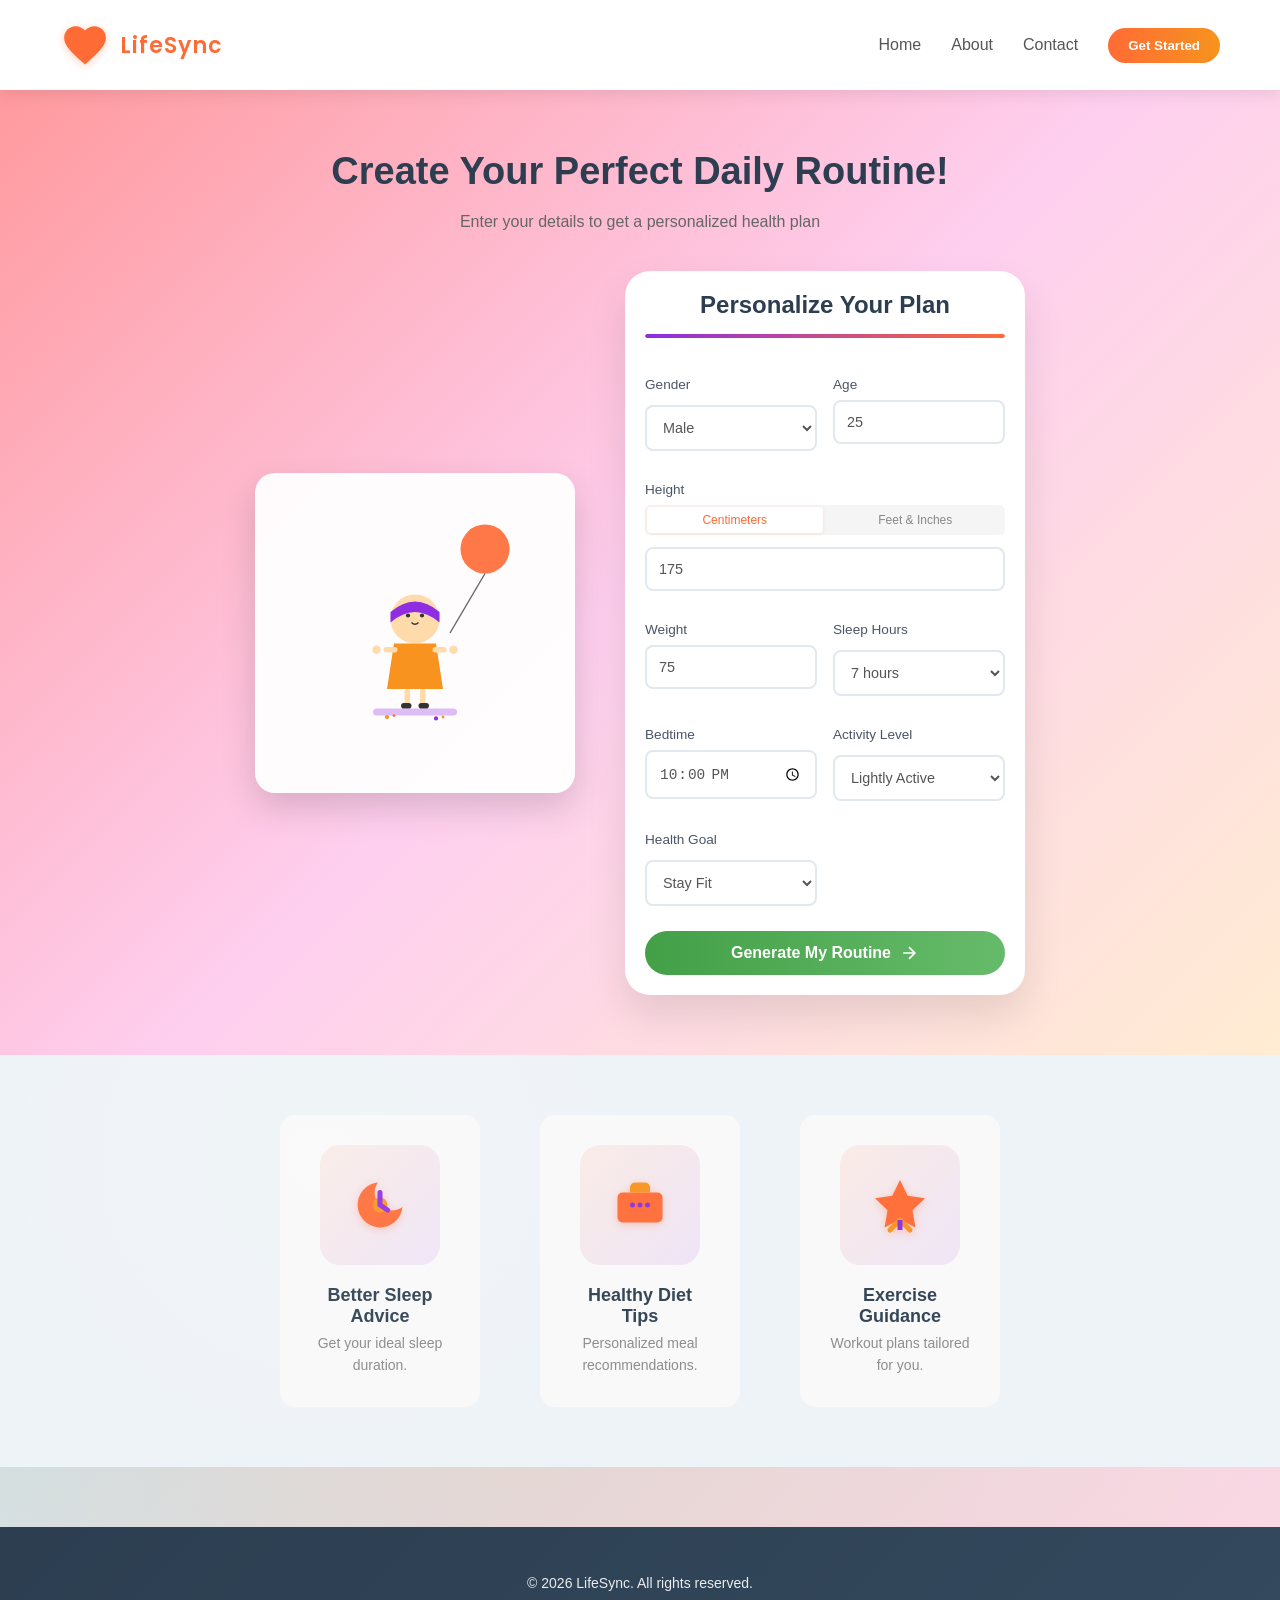
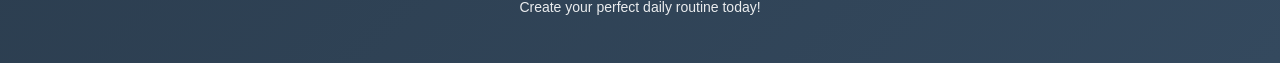
==== index.html @ fff029a6 "Beta testing version 1.1.0 Added new BMI system Calculator   Added new generated page  Removed " ====
<!DOCTYPE html>
<html lang="en">
<head>
  <meta charset="UTF-8">
  <title>LifeSync</title>
  <link rel="stylesheet" href="style.css">
  <link href="https://fonts.googleapis.com/css2?family=Poppins:wght@600&display=swap" rel="stylesheet">
  <script src="health-calculator.js"></script>
</head>
<body>

<!-- HEADER -->
<header class="header">
  <div class="logo">
    <div class="heart-logo">
      <svg width="50" height="50" viewBox="0 0 24 24" fill="none" xmlns="http://www.w3.org/2000/svg">
        <path d="M12 21.35l-1.45-1.32C5.4 15.36 2 12.28 2 8.5 2 5.42 4.42 3 7.5 3c1.74 0 3.41.81 4.5 2.09C13.09 3.81 14.76 3 16.5 3 19.58 3 22 5.42 22 8.5c0 3.78-3.4 6.86-8.55 11.54L12 21.35z" fill="#ff6b35"/>
      </svg>
    </div>
    <span>LifeSync</span>
  </div>
  <nav>
    <a href="#">Home</a>
    <a href="#">About</a>
    <a href="#">Contact</a>
    <button class="btn">Get Started</button>
  </nav>
</header>

<!-- HERO -->
<section class="hero">

  <h1>Create Your Perfect Daily Routine!</h1>
  <p>Enter your details to get a personalized health plan</p>

  <div class="hero-content">

    <!-- LEFT IMAGE -->
    <div class="hero-illustration">
      <svg width="320" height="320" viewBox="0 0 400 400" fill="none" xmlns="http://www.w3.org/2000/svg">
        <!-- Single Balloon -->
        <circle cx="300" cy="80" r="35" fill="#ff6b35" opacity="0.9"/>
        
        <!-- Balloon String -->
        <path d="M300 115 L250 200" stroke="#666" stroke-width="2"/>
        
        <!-- Girl's Head -->
        <circle cx="200" cy="180" r="35" fill="#ffdbac"/>
        
        <!-- Girl's Hair -->
        <path d="M165 170 Q200 140 235 170 L235 185 Q200 155 165 185 Z" fill="#8e2de2"/>
        
        <!-- Girl's Face -->
        <circle cx="190" cy="175" r="3" fill="#333"/>
        <circle cx="210" cy="175" r="3" fill="#333"/>
        <path d="M195 185 Q200 190 205 185" stroke="#333" stroke-width="2" fill="none"/>
        
        <!-- Girl's Body/Dress -->
        <path d="M170 215 L230 215 L240 280 L160 280 Z" fill="#f7931e"/>
        
        <!-- Girl's Arms -->
        <rect x="155" y="220" width="20" height="8" rx="4" fill="#ffdbac"/>
        <rect x="225" y="220" width="20" height="8" rx="4" fill="#ffdbac"/>
        
        <!-- Girl's Hands holding string -->
        <circle cx="145" cy="224" r="6" fill="#ffdbac"/>
        <circle cx="255" cy="224" r="6" fill="#ffdbac"/>
        
        <!-- Girl's Legs -->
        <rect x="185" y="280" width="8" height="25" rx="4" fill="#ffdbac"/>
        <rect x="207" y="280" width="8" height="25" rx="4" fill="#ffdbac"/>
        
        <!-- Girl's Shoes -->
        <rect x="180" y="300" width="15" height="8" rx="4" fill="#333"/>
        <rect x="205" y="300" width="15" height="8" rx="4" fill="#333"/>
        
        <!-- Ground -->
        <rect x="140" y="308" width="120" height="10" rx="5" fill="#8e2de2" opacity="0.3"/>
        
        <!-- Flowers around -->
        <circle cx="160" cy="320" r="3" fill="#f7931e"/>
        <circle cx="170" cy="318" r="2" fill="#ff6b35"/>
        <circle cx="230" cy="322" r="3" fill="#8e2de2"/>
        <circle cx="240" cy="320" r="2" fill="#f7931e"/>
      </svg>
    </div>

    <!-- FORM CARD -->
    <div class="form-card">
      <div class="form-header">
        <h2>Personalize Your Plan</h2>
        <div class="form-progress">
          <div class="progress-bar"></div>
        </div>
      </div>

      <div class="form-grid">
        <div class="form-group">
          <label>Gender</label>
          <select id="gender" class="form-input">
            <option value="male">Male</option>
            <option value="female">Female</option>
          </select>
        </div>

        <div class="form-group">
          <label>Age</label>
          <input type="number" id="age" min="13" max="120" placeholder="25" value="25" class="form-input">
        </div>

        <div class="form-group full-width">
          <label>Height</label>
          <div class="height-toggle">
            <button type="button" class="toggle-btn active" onclick="switchHeightUnit('cm')">Centimeters</button>
            <button type="button" class="toggle-btn" onclick="switchHeightUnit('ft')">Feet & Inches</button>
          </div>
          <div id="cmInput" class="height-input-group">
            <input type="number" id="heightCm" min="130" max="220" placeholder="175" value="175" class="form-input">
          </div>
          <div id="ftInput" class="height-input-group" style="display:none;">
            <div class="feet-inches-input">
              <input type="number" id="heightFt" min="4" max="7" placeholder="5" value="5" class="form-input">
              <span class="ft-label">ft</span>
              <input type="number" id="heightIn" min="0" max="11" placeholder="9" value="9" class="form-input">
              <span class="in-label">in</span>
            </div>
          </div>
        </div>

        <div class="form-group">
          <label>Weight</label>
          <input type="number" id="weight" min="30" max="200" placeholder="75" value="75" class="form-input">
        </div>

        <div class="form-group">
          <label>Sleep Hours</label>
          <select id="sleepHours" class="form-input">
            <option value="6">6 hours</option>
            <option value="7" selected>7 hours</option>
            <option value="8">8 hours</option>
            <option value="9">9 hours</option>
          </select>
        </div>

        <div class="form-group">
          <label>Bedtime</label>
          <input type="time" id="bedtimeInput" value="22:00" class="form-input">
        </div>

        <div class="form-group">
          <label>Activity Level</label>
          <select id="activityLevel" class="form-input">
            <option value="Sedentary">Sedentary</option>
            <option value="Lightly Active" selected>Lightly Active</option>
            <option value="Moderate">Moderate</option>
            <option value="Very Active">Very Active</option>
            <option value="Extremely Active">Extremely Active</option>
          </select>
        </div>

        <div class="form-group">
          <label>Health Goal</label>
          <select id="healthGoal" class="form-input">
            <option value="Stay Fit" selected>Stay Fit</option>
            <option value="Weight Loss">Weight Loss</option>
            <option value="Muscle Gain">Muscle Gain</option>
          </select>
        </div>
      </div>

      <button class="generate" onclick="generateRoutine()">
        <span>Generate My Routine</span>
        <svg class="arrow-icon" width="20" height="20" viewBox="0 0 24 24" fill="none" stroke="currentColor" stroke-width="2">
          <path d="M5 12h14M12 5l7 7-7 7"/>
        </svg>
      </button>
    </div>

  </div>

</section>

<!-- FEATURES -->
<section class="features">

  <div class="feature">
    <div class="feature-icon">
      <svg width="80" height="80" viewBox="0 0 24 24" fill="none" xmlns="http://www.w3.org/2000/svg">
        <path d="M21 12.79A9 9 0 1 1 11.21 3 7 7 0 0 0 21 12.79z" fill="#ff6b35"/>
        <circle cx="12" cy="12" r="3" fill="#f7931e"/>
        <path d="M12 7v5l3 2" stroke="#8e2de2" stroke-width="2" stroke-linecap="round"/>
      </svg>
    </div>
    <h3>Better Sleep Advice</h3>
    <p>Get your ideal sleep duration.</p>
  </div>

  <div class="feature">
    <div class="feature-icon">
      <svg width="80" height="80" viewBox="0 0 24 24" fill="none" xmlns="http://www.w3.org/2000/svg">
        <path d="M3 7v10a2 2 0 0 0 2 2h14a2 2 0 0 0 2-2V9a2 2 0 0 0-2-2H5a2 2 0 0 0-2 2z" fill="#ff6b35"/>
        <path d="M8 5a2 2 0 0 1 2-2h4a2 2 0 0 1 2 2v2H8V5z" fill="#f7931e"/>
        <circle cx="9" cy="12" r="1" fill="#8e2de2"/>
        <circle cx="12" cy="12" r="1" fill="#8e2de2"/>
        <circle cx="15" cy="12" r="1" fill="#8e2de2"/>
      </svg>
    </div>
    <h3>Healthy Diet Tips</h3>
    <p>Personalized meal recommendations.</p>
  </div>

  <div class="feature">
    <div class="feature-icon">
      <svg width="80" height="80" viewBox="0 0 24 24" fill="none" xmlns="http://www.w3.org/2000/svg">
        <path d="M12 2l3.09 6.26L22 9.27l-5 4.87 1.18 6.88L12 17.77l-6.18 3.25L7 14.14 2 9.27l6.91-1.01L12 2z" fill="#ff6b35"/>
        <path d="M8 22l4-4 4 4" stroke="#f7931e" stroke-width="2" stroke-linecap="round"/>
        <path d="M12 18v4" stroke="#8e2de2" stroke-width="2"/>
      </svg>
    </div>
    <h3>Exercise Guidance</h3>
    <p>Workout plans tailored for you.</p>
  </div>

</section>

<!-- FOOTER -->
<footer>
  <p>&copy; 2026 LifeSync. All rights reserved.</p>
  <p>Create your perfect daily routine today!</p>
</footer>

<script>
function switchHeightUnit(unit) {
  const cmInput = document.getElementById('cmInput');
  const ftInput = document.getElementById('ftInput');
  const toggleBtns = document.querySelectorAll('.toggle-btn');
  
  if (unit === 'cm') {
    cmInput.style.display = 'block';
    ftInput.style.display = 'none';
    toggleBtns[0].classList.add('active');
    toggleBtns[1].classList.remove('active');
  } else {
    cmInput.style.display = 'none';
    ftInput.style.display = 'block';
    toggleBtns[0].classList.remove('active');
    toggleBtns[1].classList.add('active');
  }
}

function getHeightInCm() {
  const unit = document.querySelector('input[name="heightUnit"]:checked');
  
  if (!unit) {
    // Default to cm
    const cm = document.getElementById('heightCm').value;
    return parseInt(cm);
  }
  
  if (unit.value === 'cm') {
    return parseInt(document.getElementById('heightCm').value);
  } else {
    const feet = parseInt(document.getElementById('heightFt').value) || 0;
    const inches = parseInt(document.getElementById('heightIn').value) || 0;
    // Convert feet and inches to cm (1 foot = 30.48cm, 1 inch = 2.54cm)
    return Math.round((feet * 30.48) + (inches * 2.54));
  }
}

function generateRoutine() {
  // Get form values
  const formData = {
    gender: document.getElementById('gender').value,
    age: parseInt(document.getElementById('age').value),
    height: getHeightInCm(),
    weight: parseInt(document.getElementById('weight').value),
    sleepHours: document.getElementById('sleepHours').value,
    bedtime: document.getElementById('bedtimeInput').value,
    activityLevel: document.getElementById('activityLevel').value,
    healthGoal: document.getElementById('healthGoal').value
  };
  
  // Validate inputs
  if (!formData.age || !formData.height || !formData.weight) {
    alert('Please fill in all required fields (Age, Height, Weight)');
    return;
  }
  
  if (formData.age < 13 || formData.age > 120) {
    alert('Please enter a valid age between 13 and 120');
    return;
  }
  
  if (formData.height < 130 || formData.height > 220) {
    alert('Please enter a valid height between 130 and 220 cm');
    return;
  }
  
  if (formData.weight < 30 || formData.weight > 200) {
    alert('Please enter a valid weight between 30 and 200 kg');
    return;
  }
  
  // Save to localStorage
  saveFormData(formData);
  
  // Redirect to routine page
  window.location.href = 'routine.html';
}
</script>

</body>
</html>
---- style.css ----
/* RESET */
* {
  margin: 0;
  padding: 0;
  box-sizing: border-box;
}

/* Keyframe animations */
@keyframes pulse {
  0% {
    box-shadow: 0 0 0 0 rgba(255, 107, 53, 0.4);
  }
  70% {
    box-shadow: 0 0 0 10px rgba(255, 107, 53, 0);
  }
  100% {
    box-shadow: 0 0 0 0 rgba(255, 107, 53, 0);
  }
}

/* BODY */
body {
  font-family: 'Segoe UI', sans-serif;
  background: 
    radial-gradient(circle at 20% 50%, rgba(255, 107, 53, 0.1) 0%, transparent 50%),
    radial-gradient(circle at 80% 20%, rgba(142, 45, 226, 0.1) 0%, transparent 50%),
    radial-gradient(circle at 40% 80%, rgba(249, 147, 30, 0.1) 0%, transparent 50%),
    linear-gradient(135deg, #a8edea 0%, #fed6e3 100%);
  min-height: 100vh;
  position: relative;
}

body::before {
  content: '';
  position: fixed;
  top: 0;
  left: 0;
  width: 100%;
  height: 100%;
  background-image: 
    radial-gradient(circle at 25% 25%, rgba(255, 255, 255, 0.1) 0%, transparent 50%),
    radial-gradient(circle at 75% 75%, rgba(255, 255, 255, 0.05) 0%, transparent 50%);
  pointer-events: none;
  z-index: -1;
}

/* HEADER */
.header {
  display: flex;
  justify-content: space-between;
  align-items: center;
  padding: 20px 60px;
  background: white;
  box-shadow: 0 5px 15px rgba(0,0,0,0.08);
  position: sticky;
  top: 0;
  z-index: 100;
}

.logo {
  display: flex;
  align-items: center;
  gap: 10px;
  font-size: 22px;
  font-weight: bold;
  color: #ff6b35;
}

.logo span {
  font-family: 'Poppins', sans-serif;
  font-weight: 600;
  letter-spacing: 1px;
}

.heart-logo {
  width: 50px;
  height: 50px;
  display: flex;
  align-items: center;
  justify-content: center;
  animation: heartbeat 1.5s ease-in-out infinite;
}

.heart-logo svg {
  width: 100%;
  height: 100%;
  filter: drop-shadow(0 2px 4px rgba(255, 107, 53, 0.3));
  transition: transform 0.3s ease;
}

.logo:hover .heart-logo svg {
  transform: scale(1.1);
}

@keyframes heartbeat {
  0%, 50%, 100% {
    transform: scale(1);
  }
  25%, 75% {
    transform: scale(1.1);
  }
}

nav {
  display: flex;
  align-items: center;
  gap: 30px;
}

nav a {
  text-decoration: none;
  color: #555;
  font-weight: 500;
  transition: color 0.3s ease;
}

nav a:hover {
  color: #43a047;
}

.btn {
  background: linear-gradient(to right, #ff6b35, #f7931e);
  padding: 10px 20px;
  border: none;
  border-radius: 20px;
  color: white;
  cursor: pointer;
  font-weight: 600;
  transition: all 0.3s ease;
}

.btn:hover {
  transform: translateY(-2px);
  box-shadow: 0 8px 20px rgba(255, 107, 53, 0.25);
}

/* HERO */
.hero {
  text-align: center;
  padding: 60px 20px;
  background: 
    linear-gradient(135deg, #ff9a9e 0%, #fecfef 50%, #ffecd2 100%),
    radial-gradient(circle at 30% 40%, rgba(255, 107, 53, 0.2) 0%, transparent 70%),
    radial-gradient(circle at 70% 60%, rgba(142, 45, 226, 0.15) 0%, transparent 70%);
  min-height: 600px;
  display: flex;
  flex-direction: column;
  justify-content: center;
  position: relative;
  overflow: hidden;
}

.hero::before {
  content: '';
  position: absolute;
  top: -50%;
  left: -50%;
  width: 200%;
  height: 200%;
  background: 
    repeating-conic-gradient(from 0deg at 50% 50%, rgba(255, 107, 53, 0.03) 0deg 10deg, transparent 10deg 20deg);
  animation: rotate 20s linear infinite;
  z-index: -1;
}

@keyframes rotate {
  from { transform: rotate(0deg); }
  to { transform: rotate(360deg); }
}

.hero h1 {
  font-size: 38px;
  color: #2c3e50;
  margin-bottom: 10px;
  font-weight: 700;
}

.hero p {
  margin: 10px 0 40px;
  color: #666;
  font-size: 16px;
}

/* HERO CONTENT */
.hero-content {
  display: flex;
  justify-content: center;
  align-items: center;
  gap: 50px;
}

/* HERO ILLUSTRATION */
.hero-illustration {
  width: 320px;
  max-width: 100%;
  height: 320px;
  display: flex;
  align-items: center;
  justify-content: center;
  background: rgba(255, 255, 255, 0.95);
  border-radius: 20px;
  box-shadow: 0 15px 35px rgba(0, 0, 0, 0.15);
  transition: transform 0.3s ease, box-shadow 0.3s ease;
}

.hero-illustration:hover {
  transform: translateY(-10px) scale(1.05);
  box-shadow: 0 25px 50px rgba(0, 0, 0, 0.2);
}

.hero-illustration svg {
  width: 280px;
  height: 280px;
  animation: float 3s ease-in-out infinite;
}

@keyframes float {
  0%, 100% {
    transform: translateY(0px);
  }
  50% {
    transform: translateY(-10px);
  }
}

/* FORM CARD */
/* FORM CARD */
.form-card {
  background: #fff;
  padding: 20px;
  border-radius: 25px;
  width: 400px;
  box-shadow: 0 20px 40px rgba(0,0,0,0.1);
}

.form-card h2 {
  margin-bottom: 15px;
  color: #2c3e50;
  text-align: center;
  font-size: 1.5rem;
}

.form-header {
  text-align: center;
  margin-bottom: 1.5rem;
}

.form-progress {
  width: 100%;
  height: 4px;
  background: #e2e8f0;
  border-radius: 2px;
  overflow: hidden;
  margin-bottom: 1rem;
}

.progress-bar {
  width: 100%;
  height: 100%;
  background: linear-gradient(90deg, #8e2de2, #ff6b35);
  border-radius: 2px;
}

.form-grid {
  display: grid;
  grid-template-columns: 1fr 1fr;
  gap: 1rem;
  margin-bottom: 1.5rem;
}

.form-group {
  display: flex;
  flex-direction: column;
}

.form-group.full-width {
  grid-column: 1 / -1;
}

.form-group label {
  font-size: 0.85rem;
  font-weight: 500;
  color: #4a5568;
  margin-bottom: 0.5rem;
}

.form-input {
  padding: 0.75rem;
  border: 2px solid #e2e8f0;
  border-radius: 8px;
  font-size: 0.9rem;
  transition: all 0.3s ease;
  background: white;
}

.form-input:focus {
  outline: none;
  border-color: #8e2de2;
  box-shadow: 0 0 0 3px rgba(142, 45, 226, 0.1);
}

/* HEIGHT TOGGLE */
.height-toggle {
  display: flex;
  gap: 5px;
  margin-bottom: 0.75rem;
  border-radius: 6px;
  background: #f5f5f5;
  padding: 2px;
}

.toggle-btn {
  flex: 1;
  padding: 6px 8px;
  border: none;
  border-radius: 4px;
  background: transparent;
  color: #888;
  font-weight: 500;
  font-size: 0.75rem;
  cursor: pointer;
  transition: all 0.3s ease;
}

.toggle-btn.active {
  background: white;
  color: #ff6b35;
  box-shadow: 0 1px 4px rgba(255, 107, 53, 0.15);
}

.toggle-btn:hover {
  color: #ff6b35;
}

/* HEIGHT INPUT GROUP */
.height-input-group {
  margin-bottom: 0;
}

.feet-inches-input {
  display: grid;
  grid-template-columns: 1fr auto 1fr auto;
  gap: 8px;
  align-items: center;
  width: 100%;
}

.feet-inches-input input {
  padding: 0.75rem;
  border: 2px solid #e2e8f0;
  border-radius: 8px;
  font-size: 0.9rem;
  text-align: center;
  margin-bottom: 0;
  width: 100%;
}

.ft-label, .in-label {
  text-align: center;
  color: #718096;
  font-weight: 500;
  font-size: 0.8rem;
  white-space: nowrap;
}

.form-card select {
  width: 100%;
  padding: 0.75rem;
  margin-bottom: 0;
  border: 2px solid #e2e8f0;
  border-radius: 8px;
  font-size: 0.9rem;
  color: #555;
  background-color: white;
  cursor: pointer;
  transition: all 0.3s ease;
}

.form-card select:focus {
  outline: none;
  border-color: #8e2de2;
  box-shadow: 0 0 0 3px rgba(142, 45, 226, 0.1);
}

.form-card input[type="time"] {
  width: 100%;
  padding: 0.75rem;
  margin-bottom: 0;
  border: 2px solid #e2e8f0;
  border-radius: 8px;
  font-size: 0.9rem;
  color: #555;
  background-color: white;
  transition: all 0.3s ease;
}

.form-card input[type="time"]:focus {
  outline: none;
  border-color: #8e2de2;
  box-shadow: 0 0 0 3px rgba(142, 45, 226, 0.1);
}

.form-card input[type="number"] {
  width: 100%;
  padding: 0.75rem;
  margin-bottom: 0;
  border: 2px solid #e2e8f0;
  border-radius: 8px;
  font-size: 0.9rem;
  color: #555;
  background-color: white;
  transition: all 0.3s ease;
}

.form-card input[type="number"]:focus {
  outline: none;
  border-color: #8e2de2;
  box-shadow: 0 0 0 3px rgba(102, 126, 234, 0.1);
}

.generate {
  width: 100%;
  padding: 12px;
  background: linear-gradient(to right, #ff6b35, #f7931e);
  color: white;
  border: none;
  border-radius: 8px;
  font-size: 16px;
  font-weight: 600;
  cursor: pointer;
  margin-top: 15px;
  transition: transform 0.3s ease, box-shadow 0.3s ease;
  display: flex;
  align-items: center;
  justify-content: center;
  gap: 0.5rem;
  animation: pulse 2s infinite;
}

.generate:hover {
  transform: translateY(-2px);
  box-shadow: 0 10px 25px rgba(255, 107, 53, 0.35);
}

.generate:active {
  transform: translateY(0);
}

.arrow-icon {
  transition: transform 0.3s ease;
}

.generate:hover .arrow-icon {
  transform: translateX(4px);
}

/* FEATURES */
.features {
  display: flex;
  justify-content: center;
  gap: 40px;
  padding: 80px 60px;
  background: 
    linear-gradient(135deg, #ffeaa7 0%, #fab1a0 100%),
    radial-gradient(circle at 20% 30%, rgba(255, 107, 53, 0.1) 0%, transparent 60%),
    radial-gradient(circle at 80% 70%, rgba(142, 45, 226, 0.1) 0%, transparent 60%);
  flex-wrap: wrap;
  position: relative;
}

.features::after {
  content: '';
  position: absolute;
  top: 0;
  left: 0;
  right: 0;
  bottom: 0;
  background-image: 
    radial-gradient(circle at 25% 25%, rgba(255, 255, 255, 0.1) 0%, transparent 50%),
    radial-gradient(circle at 75% 75%, rgba(255, 255, 255, 0.05) 0%, transparent 50%);
  pointer-events: none;
}

.feature {
  text-align: center;
  max-width: 280px;
  padding: 30px;
  border-radius: 15px;
  background: #f9f9f9;
  transition: transform 0.3s ease, box-shadow 0.3s ease;
}

.feature:hover {
  transform: translateY(-8px) rotate(2deg);
  box-shadow: 0 15px 30px rgba(0, 0, 0, 0.1);
}

.feature-icon {
  width: 120px;
  height: 120px;
  margin: 0 auto 20px;
  display: flex;
  align-items: center;
  justify-content: center;
  background: linear-gradient(135deg, rgba(255, 107, 53, 0.1), rgba(142, 45, 226, 0.1));
  border-radius: 20px;
  transition: transform 0.3s ease, background 0.3s ease;
}

.feature:hover .feature-icon {
  transform: scale(1.1);
  background: linear-gradient(135deg, rgba(255, 107, 53, 0.2), rgba(142, 45, 226, 0.2));
}

.feature-icon svg {
  width: 60px;
  height: 60px;
  filter: drop-shadow(0 2px 4px rgba(255, 107, 53, 0.3));
}

.feature h3 {
  color: #2c3e50;
  margin-bottom: 10px;
  font-size: 18px;
  font-weight: 600;
}

.feature p {
  color: #888;
  font-size: 14px;
  line-height: 1.6;
}

/* FOOTER */
footer {
  background: linear-gradient(135deg, #2c3e50, #34495e);
  color: white;
  text-align: center;
  padding: 40px 20px;
  font-size: 14px;
  margin-top: 60px;
}

footer p {
  margin: 8px 0;
  opacity: 0.9;
}

/* ROUTINE SECTION */
.routine-section {
  padding: 60px 20px;
  background: 
    linear-gradient(to bottom, #f9f9f9, #ffeaa7),
    radial-gradient(circle at 50% 20%, rgba(255, 107, 53, 0.05) 0%, transparent 50%),
    radial-gradient(circle at 20% 80%, rgba(142, 45, 226, 0.05) 0%, transparent 50%),
    radial-gradient(circle at 80% 80%, rgba(249, 147, 30, 0.05) 0%, transparent 50%);
  position: relative;
}

.routine-section::before {
  content: '';
  position: absolute;
  top: 0;
  left: 0;
  right: 0;
  bottom: 0;
  background-image: 
    linear-gradient(45deg, rgba(255, 107, 53, 0.02) 25%, transparent 25%),
    linear-gradient(-45deg, rgba(255, 107, 53, 0.02) 25%, transparent 25%),
    linear-gradient(45deg, transparent 75%, rgba(142, 45, 226, 0.02) 75%),
    linear-gradient(-45deg, transparent 75%, rgba(142, 45, 226, 0.02) 75%);
  background-size: 20px 20px;
  background-position: 0 0, 0 10px, 10px -10px, -10px 0px;
  opacity: 0.3;
  z-index: -1;
}

/* USER PROFILE HEADER */
.user-profile-header {
  max-width: 1200px;
  margin: 0 auto 60px;
  background: white;
  padding: 40px;
  border-radius: 20px;
  box-shadow: 0 10px 30px rgba(0, 0, 0, 0.1);
}

.user-info h1 {
  font-size: 36px;
  color: #2c3e50;
  margin-bottom: 10px;
}

.user-info p {
  color: #888;
  font-size: 16px;
}

/* HEALTH SUMMARY CARDS */
.health-summary {
  display: grid;
  grid-template-columns: repeat(auto-fit, minmax(180px, 1fr));
  gap: 20px;
  margin-top: 30px;
}

.summary-card {
  background: linear-gradient(135deg, #ff6b35, #f7931e);
  color: white;
  padding: 20px;
  border-radius: 12px;
  text-align: center;
  box-shadow: 0 5px 15px rgba(255, 107, 53, 0.2);
}

.summary-card .label {
  display: block;
  font-size: 12px;
  opacity: 0.9;
  margin-bottom: 8px;
  font-weight: 500;
}

.summary-card .value {
  display: block;
  font-size: 28px;
  font-weight: bold;
  margin-bottom: 4px;
}

.summary-card .status {
  display: block;
  font-size: 12px;
  opacity: 0.9;
}

.summary-card .unit {
  display: block;
  font-size: 12px;
  opacity: 0.9;
}

/* SECTION TITLE */
.section-title {
  max-width: 900px;
  margin: 50px auto 30px;
  font-size: 24px;
  color: #2c3e50;
  font-weight: 600;
  padding-left: 20px;
  border-left: 5px solid #ff6b35;
}

/* SLEEP SCHEDULE CARD */
.sleep-schedule {
  margin-top: 20px;
  display: grid;
  grid-template-columns: repeat(auto-fit, minmax(150px, 1fr));
  gap: 15px;
}

.schedule-item {
  display: flex;
  flex-direction: column;
  padding: 15px;
  background: #f5f5f5;
  border-radius: 10px;
}

.schedule-label {
  font-size: 12px;
  color: #888;
  font-weight: 600;
  margin-bottom: 5px;
  text-transform: uppercase;
}

.schedule-time {
  font-size: 18px;
  font-weight: bold;
  color: #ff6b35;
}

.recommendation {
  grid-column: 1 / -1;
  font-size: 14px;
  color: #666;
  padding: 15px;
  background: #f0f8f5;
  border-radius: 10px;
  border-left: 4px solid #ff6b35;
  margin-top: 10px;
}

/* LARGE CARD */
.large-card {
  max-width: 900px;
  margin: 0 auto !important;
}

/* METRICS GRID */
.metrics-grid {
  max-width: 1200px;
  margin: 0 auto 50px;
  display: grid;
  grid-template-columns: repeat(auto-fit, minmax(280px, 1fr));
  gap: 25px;
}

/* METRIC CARD */
.metric-card {
  background: white;
  padding: 25px;
  border-radius: 15px;
  box-shadow: 0 5px 15px rgba(0, 0, 0, 0.08);
  border-top: 4px solid #ff6b35;
}

.metric-card h4 {
  color: #2c3e50;
  margin-bottom: 20px;
  font-size: 16px;
  border-bottom: 2px solid #f0f0f0;
  padding-bottom: 10px;
}

.metric-item {
  display: flex;
  justify-content: space-between;
  padding: 10px 0;
  border-bottom: 1px solid #f5f5f5;
  font-size: 14px;
}

.metric-item span:first-child {
  color: #888;
  font-weight: 500;
}

.metric-item span:last-child {
  color: #2c3e50;
  font-weight: 600;
}

/* MEAL RECOMMENDATIONS */
.meal-recommendations {
  max-width: 1200px;
  margin: 0 auto 50px;
  display: grid;
  grid-template-columns: repeat(auto-fit, minmax(230px, 1fr));
  gap: 20px;
}

.meal-card {
  background: white;
  padding: 20px;
  border-radius: 12px;
  box-shadow: 0 5px 15px rgba(0, 0, 0, 0.08);
  border-left: 5px solid #ff6b35;
}

.meal-card.full-width {
  grid-column: 1 / -1;
}

.meal-card h4 {
  color: #2c3e50;
  margin-bottom: 12px;
  font-size: 15px;
}

.meal-card p {
  color: #666;
  font-size: 13px;
  line-height: 1.6;
}

/* EXERCISE CARD */
.exercise-card {
  max-width: 1200px;
  margin: 0 auto 50px;
  background: white;
  padding: 30px;
  border-radius: 15px;
  box-shadow: 0 5px 15px rgba(0, 0, 0, 0.08);
  border-left: 5px solid #ff6b35;
}

.exercise-details {
  display: grid;
  grid-template-columns: repeat(auto-fit, minmax(250px, 1fr));
  gap: 25px;
  margin-top: 25px;
}

.exercise-item h4 {
  color: #2c3e50;
  margin-bottom: 10px;
  font-size: 15px;
}

.exercise-item p {
  color: #666;
  font-size: 14px;
  line-height: 1.6;
}

/* TIPS SECTION */
.tips-section {
  max-width: 1000px;
  margin: 60px auto;
  text-align: center;
}

.tips-section h2 {
  font-size: 28px;
  color: #2c3e50;
  margin-bottom: 40px;
}

/* TIPS GRID */
.tips-grid {
  display: grid;
  grid-template-columns: repeat(auto-fit, minmax(220px, 1fr));
  gap: 25px;
}

/* TIP CARD */
.tip-card {
  background: white;
  padding: 25px;
  border-radius: 15px;
  box-shadow: 0 5px 15px rgba(0, 0, 0, 0.08);
  text-align: center;
  transition: transform 0.3s ease;
}

.tip-card:hover {
  transform: scaleY(1.05);
}

.tip-card h4 {
  color: #2c3e50;
  margin-bottom: 10px;
  font-size: 16px;
}

.tip-card p {
  color: #888;
  font-size: 14px;
  line-height: 1.5;
}

/* ROUTINE ACTIONS */
.routine-actions {
  display: flex;
  justify-content: center;
  gap: 20px;
  margin-top: 50px;
  flex-wrap: wrap;
}

.btn-secondary {
  background: #e0e0e0;
  color: #333;
  padding: 12px 25px;
  border-radius: 8px;
  text-decoration: none;
  font-weight: 600;
  transition: background 0.3s ease;
  border: none;
  cursor: pointer;
  font-size: 15px;
}

.btn-secondary:hover {
  background: #d0d0d0;
}

.btn-download {
  background: linear-gradient(to right, #ff6b35, #f7931e);
  color: white;
  padding: 12px 25px;
  border-radius: 8px;
  border: none;
  font-weight: 600;
  cursor: pointer;
  font-size: 15px;
  transition: transform 0.3s ease, box-shadow 0.3s ease;
}

.btn-download:hover {
  transform: translateY(-2px);
  box-shadow: 0 10px 20px rgba(255, 107, 53, 0.3);
}

/* ROUTINE CONTAINER */
.routine-container {
  max-width: 900px;
  margin: 0 auto 60px;
  display: grid;
  grid-template-columns: repeat(auto-fit, minmax(280px, 1fr));
  gap: 25px;
}

/* ROUTINE CARD */
.routine-card {
  background: white;
  padding: 25px;
  border-radius: 15px;
  box-shadow: 0 5px 15px rgba(0, 0, 0, 0.08);
  border-left: 5px solid #ff6b35;
  transition: transform 0.3s ease, box-shadow 0.3s ease;
}

.routine-card:hover {
  transform: translateY(-5px);
  box-shadow: 0 15px 30px rgba(255, 107, 53, 0.2);
}

.routine-time {
  display: inline-block;
  background: linear-gradient(to right, #ff6b35, #f7931e);
  color: white;
  padding: 5px 12px;
  border-radius: 20px;
  font-size: 12px;
  font-weight: 600;
  margin-bottom: 12px;
}

.routine-card h3 {
  color: #2c3e50;
  margin-bottom: 10px;
  font-size: 18px;
}

.routine-card p {
  color: #666;
  font-size: 14px;
  line-height: 1.6;
  margin-bottom: 15px;
}

/* ROUTINE DETAILS */
.routine-details {
  display: flex;
  flex-wrap: wrap;
  gap: 10px;
}

.tag {
  display: inline-block;
  background: #f0f8f5;
  color: #ff6b35;
  padding: 4px 10px;
  border-radius: 12px;
  font-size: 12px;
  font-weight: 500;
}

#loadingMessage {
  text-align: center;
  padding: 60px 20px;
  font-size: 18px;
  color: #888;
}

/* RESPONSIVE */
@media (max-width: 768px) {
  .user-profile-header {
    padding: 20px;
  }

  .user-info h1 {
    font-size: 24px;
  }

  .health-summary {
    grid-template-columns: repeat(2, 1fr);
  }

  .routine-container {
    grid-template-columns: 1fr;
  }

  .metrics-grid {
    grid-template-columns: 1fr;
  }

  .exercise-details {
    grid-template-columns: 1fr;
  }

  .meal-recommendations {
    grid-template-columns: 1fr;
  }

  .routine-actions {
    flex-direction: column;
  }

  .btn-secondary, .btn-download {
    width: 100%;
  }

  .section-title {
    font-size: 20px;
  }
}

/* RESPONSIVE */
@media (max-width: 768px) {
  .hero-content {
    flex-direction: column;
    gap: 30px;
  }

  .hero-illustration {
    width: 250px;
    height: 250px;
  }

  .hero-illustration svg {
    width: 220px;
    height: 220px;
  }

  .features {
    padding: 40px 20px;
  }

  .feature-icon {
    width: 100px;
    height: 100px;
  }

  .feature-icon svg {
    width: 50px;
    height: 50px;
  }

  .features {
    padding: 40px 20px;
  }

  .feature img {
    width: 100px;
    height: 100px;
  }

  .form-card {
    width: 100%;
    max-width: 400px;
  }

  .features {
    flex-direction: column;
    padding: 40px 20px;
  }

  .header {
    flex-direction: column;
    gap: 20px;
    padding: 20px;
  }

  nav {
    display: flex;
    flex-direction: column;
    gap: 10px;
  }

  .routine-container {
    grid-template-columns: 1fr;
  }

  .routine-section h1 {
    font-size: 28px;
  }

  .tips-grid {
    grid-template-columns: 1fr;
  }

  .routine-actions {
    flex-direction: column;
  }

  .btn-secondary, .btn-download {
    width: 100%;
  }
}

/* EXTENDED RESPONSIVE - Mobile Optimization */
@media (max-width: 1024px) {
  .header {
    padding: 20px 40px;
  }

  .form-card {
    width: 100%;
    max-width: 400px;
  }
}

@media (max-width: 480px) {
  .header {
    padding: 15px;
  }

  .logo {
    gap: 8px;
  }

  .logo span {
    font-size: 18px;
  }

  .logo img {
    width: 40px;
  }

  .hero h1 {
    font-size: 24px;
  }

  .hero p {
    font-size: 14px;
  }

  .form-card {
    padding: 20px;
    width: 100%;
  }

  .height-toggle {
    flex-direction: column;
    gap: 8px;
  }

  .toggle-btn {
    font-size: 12px;
  }

  .feet-inches-input {
    grid-template-columns: 1fr auto 1fr;
    gap: 8px;
  }

  .form-card input, .form-card select, .form-card input[type="time"] {
    font-size: 16px;
  }

  .generate {
    padding: 12px;
    font-size: 14px;
  }

  nav {
    gap: 10px;
  }

  nav a {
    font-size: 14px;
  }

  .user-profile-header {
    padding: 20px;
  }

  .health-summary {
    grid-template-columns: repeat(2, 1fr);
    gap: 15px;
  }

  .summary-card {
    padding: 15px;
  }

  .summary-card .value {
    font-size: 22px;
  }

  .section-title {
    font-size: 18px;
    padding-left: 15px;
  }
}

label {
  display: block;
  text-align: left;
  margin-top: 15px;
}

select {
  width: 100%;
  padding: 10px;
  margin-top: 5px;
  border-radius: 10px;
  border: 1px solid #ccc;
}

/* BUTTON */
.generate {
  margin-top: 25px;
  width: 100%;
  padding: 12px;
  border-radius: 25px;
  border: none;
  background: linear-gradient(to right, #43a047, #66bb6a);
  color: white;
  font-size: 16px;
  cursor: pointer;
}

/* FEATURES */
.features {
  display: flex;
  justify-content: center;
  gap: 60px;
  padding: 60px;
  background: #eef3f7;
}

.feature {
  text-align: center;
  max-width: 200px;
}

.feature img {
  width: 80px;
  margin-bottom: 10px;
}

.feature h3 {
  margin-bottom: 5px;
}
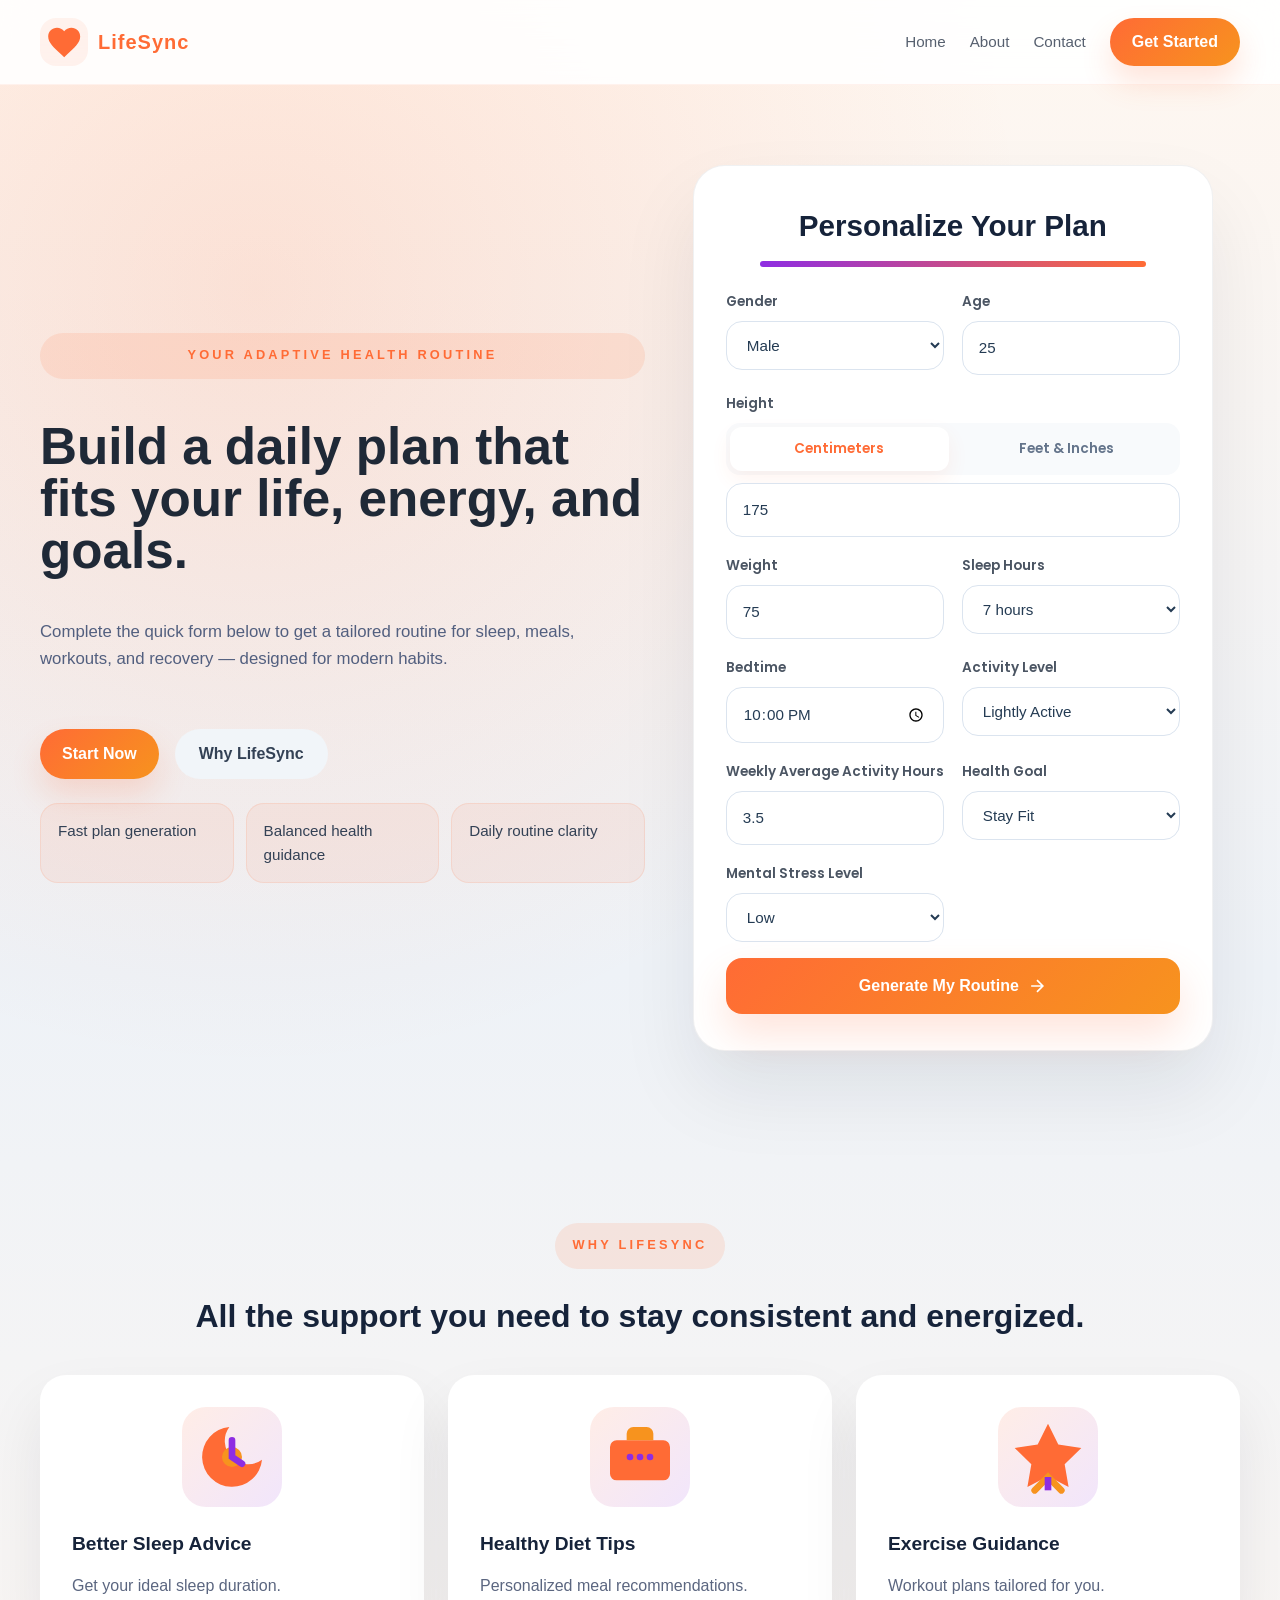
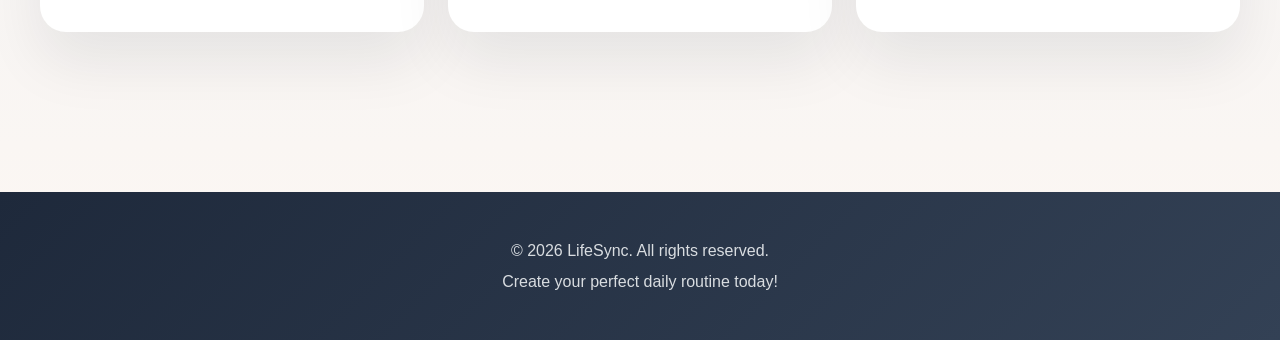
==== commit a3e0970f: "Deploy local LifeSync project" ====
--- a/index.html
+++ b/index.html
@@ -1,313 +1,302 @@
-<!DOCTYPE html>
-<html lang="en">
-<head>
-  <meta charset="UTF-8">
-  <title>LifeSync</title>
-  <link rel="stylesheet" href="style.css">
-  <link href="https://fonts.googleapis.com/css2?family=Poppins:wght@600&display=swap" rel="stylesheet">
-  <script src="health-calculator.js"></script>
-</head>
-<body>
-
-<!-- HEADER -->
-<header class="header">
-  <div class="logo">
-    <div class="heart-logo">
-      <svg width="50" height="50" viewBox="0 0 24 24" fill="none" xmlns="http://www.w3.org/2000/svg">
-        <path d="M12 21.35l-1.45-1.32C5.4 15.36 2 12.28 2 8.5 2 5.42 4.42 3 7.5 3c1.74 0 3.41.81 4.5 2.09C13.09 3.81 14.76 3 16.5 3 19.58 3 22 5.42 22 8.5c0 3.78-3.4 6.86-8.55 11.54L12 21.35z" fill="#ff6b35"/>
-      </svg>
-    </div>
-    <span>LifeSync</span>
-  </div>
-  <nav>
-    <a href="#">Home</a>
-    <a href="#">About</a>
-    <a href="#">Contact</a>
-    <button class="btn">Get Started</button>
-  </nav>
-</header>
-
-<!-- HERO -->
-<section class="hero">
-
-  <h1>Create Your Perfect Daily Routine!</h1>
-  <p>Enter your details to get a personalized health plan</p>
-
-  <div class="hero-content">
-
-    <!-- LEFT IMAGE -->
-    <div class="hero-illustration">
-      <svg width="320" height="320" viewBox="0 0 400 400" fill="none" xmlns="http://www.w3.org/2000/svg">
-        <!-- Single Balloon -->
-        <circle cx="300" cy="80" r="35" fill="#ff6b35" opacity="0.9"/>
-        
-        <!-- Balloon String -->
-        <path d="M300 115 L250 200" stroke="#666" stroke-width="2"/>
-        
-        <!-- Girl's Head -->
-        <circle cx="200" cy="180" r="35" fill="#ffdbac"/>
-        
-        <!-- Girl's Hair -->
-        <path d="M165 170 Q200 140 235 170 L235 185 Q200 155 165 185 Z" fill="#8e2de2"/>
-        
-        <!-- Girl's Face -->
-        <circle cx="190" cy="175" r="3" fill="#333"/>
-        <circle cx="210" cy="175" r="3" fill="#333"/>
-        <path d="M195 185 Q200 190 205 185" stroke="#333" stroke-width="2" fill="none"/>
-        
-        <!-- Girl's Body/Dress -->
-        <path d="M170 215 L230 215 L240 280 L160 280 Z" fill="#f7931e"/>
-        
-        <!-- Girl's Arms -->
-        <rect x="155" y="220" width="20" height="8" rx="4" fill="#ffdbac"/>
-        <rect x="225" y="220" width="20" height="8" rx="4" fill="#ffdbac"/>
-        
-        <!-- Girl's Hands holding string -->
-        <circle cx="145" cy="224" r="6" fill="#ffdbac"/>
-        <circle cx="255" cy="224" r="6" fill="#ffdbac"/>
-        
-        <!-- Girl's Legs -->
-        <rect x="185" y="280" width="8" height="25" rx="4" fill="#ffdbac"/>
-        <rect x="207" y="280" width="8" height="25" rx="4" fill="#ffdbac"/>
-        
-        <!-- Girl's Shoes -->
-        <rect x="180" y="300" width="15" height="8" rx="4" fill="#333"/>
-        <rect x="205" y="300" width="15" height="8" rx="4" fill="#333"/>
-        
-        <!-- Ground -->
-        <rect x="140" y="308" width="120" height="10" rx="5" fill="#8e2de2" opacity="0.3"/>
-        
-        <!-- Flowers around -->
-        <circle cx="160" cy="320" r="3" fill="#f7931e"/>
-        <circle cx="170" cy="318" r="2" fill="#ff6b35"/>
-        <circle cx="230" cy="322" r="3" fill="#8e2de2"/>
-        <circle cx="240" cy="320" r="2" fill="#f7931e"/>
-      </svg>
-    </div>
-
-    <!-- FORM CARD -->
-    <div class="form-card">
-      <div class="form-header">
-        <h2>Personalize Your Plan</h2>
-        <div class="form-progress">
-          <div class="progress-bar"></div>
-        </div>
-      </div>
-
-      <div class="form-grid">
-        <div class="form-group">
-          <label>Gender</label>
-          <select id="gender" class="form-input">
-            <option value="male">Male</option>
-            <option value="female">Female</option>
-          </select>
-        </div>
-
-        <div class="form-group">
-          <label>Age</label>
-          <input type="number" id="age" min="13" max="120" placeholder="25" value="25" class="form-input">
-        </div>
-
-        <div class="form-group full-width">
-          <label>Height</label>
-          <div class="height-toggle">
-            <button type="button" class="toggle-btn active" onclick="switchHeightUnit('cm')">Centimeters</button>
-            <button type="button" class="toggle-btn" onclick="switchHeightUnit('ft')">Feet & Inches</button>
-          </div>
-          <div id="cmInput" class="height-input-group">
-            <input type="number" id="heightCm" min="130" max="220" placeholder="175" value="175" class="form-input">
-          </div>
-          <div id="ftInput" class="height-input-group" style="display:none;">
-            <div class="feet-inches-input">
-              <input type="number" id="heightFt" min="4" max="7" placeholder="5" value="5" class="form-input">
-              <span class="ft-label">ft</span>
-              <input type="number" id="heightIn" min="0" max="11" placeholder="9" value="9" class="form-input">
-              <span class="in-label">in</span>
-            </div>
-          </div>
-        </div>
-
-        <div class="form-group">
-          <label>Weight</label>
-          <input type="number" id="weight" min="30" max="200" placeholder="75" value="75" class="form-input">
-        </div>
-
-        <div class="form-group">
-          <label>Sleep Hours</label>
-          <select id="sleepHours" class="form-input">
-            <option value="6">6 hours</option>
-            <option value="7" selected>7 hours</option>
-            <option value="8">8 hours</option>
-            <option value="9">9 hours</option>
-          </select>
-        </div>
-
-        <div class="form-group">
-          <label>Bedtime</label>
-          <input type="time" id="bedtimeInput" value="22:00" class="form-input">
-        </div>
-
-        <div class="form-group">
-          <label>Activity Level</label>
-          <select id="activityLevel" class="form-input">
-            <option value="Sedentary">Sedentary</option>
-            <option value="Lightly Active" selected>Lightly Active</option>
-            <option value="Moderate">Moderate</option>
-            <option value="Very Active">Very Active</option>
-            <option value="Extremely Active">Extremely Active</option>
-          </select>
-        </div>
-
-        <div class="form-group">
-          <label>Health Goal</label>
-          <select id="healthGoal" class="form-input">
-            <option value="Stay Fit" selected>Stay Fit</option>
-            <option value="Weight Loss">Weight Loss</option>
-            <option value="Muscle Gain">Muscle Gain</option>
-          </select>
-        </div>
-      </div>
-
-      <button class="generate" onclick="generateRoutine()">
-        <span>Generate My Routine</span>
-        <svg class="arrow-icon" width="20" height="20" viewBox="0 0 24 24" fill="none" stroke="currentColor" stroke-width="2">
-          <path d="M5 12h14M12 5l7 7-7 7"/>
-        </svg>
-      </button>
-    </div>
-
-  </div>
-
-</section>
-
-<!-- FEATURES -->
-<section class="features">
-
-  <div class="feature">
-    <div class="feature-icon">
-      <svg width="80" height="80" viewBox="0 0 24 24" fill="none" xmlns="http://www.w3.org/2000/svg">
-        <path d="M21 12.79A9 9 0 1 1 11.21 3 7 7 0 0 0 21 12.79z" fill="#ff6b35"/>
-        <circle cx="12" cy="12" r="3" fill="#f7931e"/>
-        <path d="M12 7v5l3 2" stroke="#8e2de2" stroke-width="2" stroke-linecap="round"/>
-      </svg>
-    </div>
-    <h3>Better Sleep Advice</h3>
-    <p>Get your ideal sleep duration.</p>
-  </div>
-
-  <div class="feature">
-    <div class="feature-icon">
-      <svg width="80" height="80" viewBox="0 0 24 24" fill="none" xmlns="http://www.w3.org/2000/svg">
-        <path d="M3 7v10a2 2 0 0 0 2 2h14a2 2 0 0 0 2-2V9a2 2 0 0 0-2-2H5a2 2 0 0 0-2 2z" fill="#ff6b35"/>
-        <path d="M8 5a2 2 0 0 1 2-2h4a2 2 0 0 1 2 2v2H8V5z" fill="#f7931e"/>
-        <circle cx="9" cy="12" r="1" fill="#8e2de2"/>
-        <circle cx="12" cy="12" r="1" fill="#8e2de2"/>
-        <circle cx="15" cy="12" r="1" fill="#8e2de2"/>
-      </svg>
-    </div>
-    <h3>Healthy Diet Tips</h3>
-    <p>Personalized meal recommendations.</p>
-  </div>
-
-  <div class="feature">
-    <div class="feature-icon">
-      <svg width="80" height="80" viewBox="0 0 24 24" fill="none" xmlns="http://www.w3.org/2000/svg">
-        <path d="M12 2l3.09 6.26L22 9.27l-5 4.87 1.18 6.88L12 17.77l-6.18 3.25L7 14.14 2 9.27l6.91-1.01L12 2z" fill="#ff6b35"/>
-        <path d="M8 22l4-4 4 4" stroke="#f7931e" stroke-width="2" stroke-linecap="round"/>
-        <path d="M12 18v4" stroke="#8e2de2" stroke-width="2"/>
-      </svg>
-    </div>
-    <h3>Exercise Guidance</h3>
-    <p>Workout plans tailored for you.</p>
-  </div>
-
-</section>
-
-<!-- FOOTER -->
-<footer>
-  <p>&copy; 2026 LifeSync. All rights reserved.</p>
-  <p>Create your perfect daily routine today!</p>
-</footer>
-
-<script>
-function switchHeightUnit(unit) {
-  const cmInput = document.getElementById('cmInput');
-  const ftInput = document.getElementById('ftInput');
-  const toggleBtns = document.querySelectorAll('.toggle-btn');
-  
-  if (unit === 'cm') {
-    cmInput.style.display = 'block';
-    ftInput.style.display = 'none';
-    toggleBtns[0].classList.add('active');
-    toggleBtns[1].classList.remove('active');
-  } else {
-    cmInput.style.display = 'none';
-    ftInput.style.display = 'block';
-    toggleBtns[0].classList.remove('active');
-    toggleBtns[1].classList.add('active');
-  }
-}
-
-function getHeightInCm() {
-  const unit = document.querySelector('input[name="heightUnit"]:checked');
-  
-  if (!unit) {
-    // Default to cm
-    const cm = document.getElementById('heightCm').value;
-    return parseInt(cm);
-  }
-  
-  if (unit.value === 'cm') {
-    return parseInt(document.getElementById('heightCm').value);
-  } else {
-    const feet = parseInt(document.getElementById('heightFt').value) || 0;
-    const inches = parseInt(document.getElementById('heightIn').value) || 0;
-    // Convert feet and inches to cm (1 foot = 30.48cm, 1 inch = 2.54cm)
-    return Math.round((feet * 30.48) + (inches * 2.54));
-  }
-}
-
-function generateRoutine() {
-  // Get form values
-  const formData = {
-    gender: document.getElementById('gender').value,
-    age: parseInt(document.getElementById('age').value),
-    height: getHeightInCm(),
-    weight: parseInt(document.getElementById('weight').value),
-    sleepHours: document.getElementById('sleepHours').value,
-    bedtime: document.getElementById('bedtimeInput').value,
-    activityLevel: document.getElementById('activityLevel').value,
-    healthGoal: document.getElementById('healthGoal').value
-  };
-  
-  // Validate inputs
-  if (!formData.age || !formData.height || !formData.weight) {
-    alert('Please fill in all required fields (Age, Height, Weight)');
-    return;
-  }
-  
-  if (formData.age < 13 || formData.age > 120) {
-    alert('Please enter a valid age between 13 and 120');
-    return;
-  }
-  
-  if (formData.height < 130 || formData.height > 220) {
-    alert('Please enter a valid height between 130 and 220 cm');
-    return;
-  }
-  
-  if (formData.weight < 30 || formData.weight > 200) {
-    alert('Please enter a valid weight between 30 and 200 kg');
-    return;
-  }
-  
-  // Save to localStorage
-  saveFormData(formData);
-  
-  // Redirect to routine page
-  window.location.href = 'routine.html';
-}
-</script>
-
-</body>
+<!DOCTYPE html>
+<html lang="en">
+<head>
+  <meta charset="UTF-8">
+  <meta name="viewport" content="width=device-width, initial-scale=1.0">
+  <title>LifeSync</title>
+  <link rel="stylesheet" href="style.css">
+  <link href="https://fonts.googleapis.com/css2?family=Poppins:wght@600&display=swap" rel="stylesheet">
+  <script src="health-calculator.js"></script>
+</head>
+<body>
+
+<!-- HEADER -->
+<header class="header">
+  <div class="logo">
+    <div class="heart-logo">
+      <svg width="50" height="50" viewBox="0 0 24 24" fill="none" xmlns="http://www.w3.org/2000/svg">
+        <path d="M12 21.35l-1.45-1.32C5.4 15.36 2 12.28 2 8.5 2 5.42 4.42 3 7.5 3c1.74 0 3.41.81 4.5 2.09C13.09 3.81 14.76 3 16.5 3 19.58 3 22 5.42 22 8.5c0 3.78-3.4 6.86-8.55 11.54L12 21.35z" fill="#ff6b35"/>
+      </svg>
+    </div>
+    <span>LifeSync</span>
+  </div>
+  <nav>
+    <a href="start.html">Home</a>
+    <a href="#">About</a>
+    <a href="#">Contact</a>
+    <button class="btn" onclick="window.location.href='start.html'">Get Started</button>
+  </nav>
+</header>
+
+<main>
+
+<!-- HERO -->
+<section class="hero">
+  <div class="hero-inner">
+    <div class="hero-copy">
+      <span class="eyebrow">Your adaptive health routine</span>
+      <h1>Build a daily plan that fits your life, energy, and goals.</h1>
+      <p>Complete the quick form below to get a tailored routine for sleep, meals, workouts, and recovery — designed for modern habits.</p>
+      <div class="hero-actions">
+        <button class="btn" onclick="document.getElementById('gender').focus();">Start Now</button>
+        <a class="btn-secondary" href="#features">Why LifeSync</a>
+      </div>
+      <div class="hero-highlights">
+        <div class="highlight-item">Fast plan generation</div>
+        <div class="highlight-item">Balanced health guidance</div>
+        <div class="highlight-item">Daily routine clarity</div>
+      </div>
+    </div>
+
+    <div class="hero-right">
+      <div class="form-card">
+        <div class="form-header">
+          <h2>Personalize Your Plan</h2>
+          <div class="form-progress">
+            <div class="progress-bar"></div>
+          </div>
+        </div>
+
+        <div class="form-grid">
+          <div class="form-group">
+            <label>Gender</label>
+            <select id="gender" class="form-input">
+              <option value="male">Male</option>
+              <option value="female">Female</option>
+            </select>
+          </div>
+
+          <div class="form-group">
+            <label>Age</label>
+            <input type="number" id="age" min="13" max="120" placeholder="25" value="25" class="form-input">
+          </div>
+
+          <div class="form-group full-width">
+            <label>Height</label>
+            <div class="height-toggle">
+              <button type="button" class="toggle-btn active" onclick="switchHeightUnit('cm')">Centimeters</button>
+              <button type="button" class="toggle-btn" onclick="switchHeightUnit('ft')">Feet & Inches</button>
+            </div>
+            <div id="cmInput" class="height-input-group">
+              <input type="number" id="heightCm" min="130" max="220" placeholder="175" value="175" class="form-input">
+            </div>
+            <div id="ftInput" class="height-input-group" style="display:none;">
+              <div class="feet-inches-input">
+                <input type="number" id="heightFt" min="4" max="7" placeholder="5" value="5" class="form-input">
+                <span class="ft-label">ft</span>
+                <input type="number" id="heightIn" min="0" max="11" placeholder="9" value="9" class="form-input">
+                <span class="in-label">in</span>
+              </div>
+            </div>
+          </div>
+
+          <div class="form-group">
+            <label>Weight</label>
+            <input type="number" id="weight" min="30" max="200" placeholder="75" value="75" class="form-input">
+          </div>
+
+          <div class="form-group">
+            <label>Sleep Hours</label>
+            <select id="sleepHours" class="form-input">
+              <option value="6">6 hours</option>
+              <option value="7" selected>7 hours</option>
+              <option value="8">8 hours</option>
+              <option value="9">9 hours</option>
+            </select>
+          </div>
+
+          <div class="form-group">
+            <label>Bedtime</label>
+            <input type="time" id="bedtimeInput" value="22:00" class="form-input">
+          </div>
+
+          <div class="form-group">
+            <label>Activity Level</label>
+            <select id="activityLevel" class="form-input">
+              <option value="Sedentary">Sedentary</option>
+              <option value="Lightly Active" selected>Lightly Active</option>
+              <option value="Moderate">Moderate</option>
+              <option value="Very Active">Very Active</option>
+              <option value="Extremely Active">Extremely Active</option>
+            </select>
+          </div>
+
+          <div class="form-group">
+            <label>Weekly Average Activity Hours</label>
+            <input type="number" id="weeklyActivityHours" min="0" max="20" step="0.5" placeholder="3.5" value="3.5" class="form-input">
+          </div>
+
+          <div class="form-group">
+            <label>Health Goal</label>
+            <select id="healthGoal" class="form-input">
+              <option value="Stay Fit" selected>Stay Fit</option>
+              <option value="Weight Loss">Weight Loss</option>
+              <option value="Muscle Gain">Muscle Gain</option>
+            </select>
+          </div>
+
+          <div class="form-group">
+            <label>Mental Stress Level</label>
+            <select id="stressLevel" class="form-input">
+              <option value="Low" selected>Low</option>
+              <option value="Medium">Medium</option>
+              <option value="High">High</option>
+            </select>
+          </div>
+        </div>
+
+        <button class="generate" onclick="generateRoutine()">
+          <span>Generate My Routine</span>
+          <svg class="arrow-icon" width="20" height="20" viewBox="0 0 24 24" fill="none" stroke="currentColor" stroke-width="2">
+            <path d="M5 12h14M12 5l7 7-7 7"/>
+          </svg>
+        </button>
+      </div>
+    </div>
+  </div>
+</section>
+
+<!-- FEATURES -->
+<section class="features" id="features">
+  <div class="section-intro">
+    <p class="eyebrow">Why LifeSync</p>
+    <h2>All the support you need to stay consistent and energized.</h2>
+  </div>
+
+  <div class="feature">
+    <div class="feature-icon">
+      <svg width="80" height="80" viewBox="0 0 24 24" fill="none" xmlns="http://www.w3.org/2000/svg">
+        <path d="M21 12.79A9 9 0 1 1 11.21 3 7 7 0 0 0 21 12.79z" fill="#ff6b35"/>
+        <circle cx="12" cy="12" r="3" fill="#f7931e"/>
+        <path d="M12 7v5l3 2" stroke="#8e2de2" stroke-width="2" stroke-linecap="round"/>
+      </svg>
+    </div>
+    <h3>Better Sleep Advice</h3>
+    <p>Get your ideal sleep duration.</p>
+  </div>
+
+  <div class="feature">
+    <div class="feature-icon">
+      <svg width="80" height="80" viewBox="0 0 24 24" fill="none" xmlns="http://www.w3.org/2000/svg">
+        <path d="M3 7v10a2 2 0 0 0 2 2h14a2 2 0 0 0 2-2V9a2 2 0 0 0-2-2H5a2 2 0 0 0-2 2z" fill="#ff6b35"/>
+        <path d="M8 5a2 2 0 0 1 2-2h4a2 2 0 0 1 2 2v2H8V5z" fill="#f7931e"/>
+        <circle cx="9" cy="12" r="1" fill="#8e2de2"/>
+        <circle cx="12" cy="12" r="1" fill="#8e2de2"/>
+        <circle cx="15" cy="12" r="1" fill="#8e2de2"/>
+      </svg>
+    </div>
+    <h3>Healthy Diet Tips</h3>
+    <p>Personalized meal recommendations.</p>
+  </div>
+
+  <div class="feature">
+    <div class="feature-icon">
+      <svg width="80" height="80" viewBox="0 0 24 24" fill="none" xmlns="http://www.w3.org/2000/svg">
+        <path d="M12 2l3.09 6.26L22 9.27l-5 4.87 1.18 6.88L12 17.77l-6.18 3.25L7 14.14 2 9.27l6.91-1.01L12 2z" fill="#ff6b35"/>
+        <path d="M8 22l4-4 4 4" stroke="#f7931e" stroke-width="2" stroke-linecap="round"/>
+        <path d="M12 18v4" stroke="#8e2de2" stroke-width="2"/>
+      </svg>
+    </div>
+    <h3>Exercise Guidance</h3>
+    <p>Workout plans tailored for you.</p>
+  </div>
+
+</section>
+
+</main>
+
+<!-- FOOTER -->
+<footer>
+  <p>&copy; 2026 LifeSync. All rights reserved.</p>
+  <p>Create your perfect daily routine today!</p>
+</footer>
+
+<script>
+function switchHeightUnit(unit) {
+  const cmInput = document.getElementById('cmInput');
+  const ftInput = document.getElementById('ftInput');
+  const toggleBtns = document.querySelectorAll('.toggle-btn');
+  
+  if (unit === 'cm') {
+    cmInput.style.display = 'block';
+    ftInput.style.display = 'none';
+    toggleBtns[0].classList.add('active');
+    toggleBtns[1].classList.remove('active');
+  } else {
+    cmInput.style.display = 'none';
+    ftInput.style.display = 'block';
+    toggleBtns[0].classList.remove('active');
+    toggleBtns[1].classList.add('active');
+  }
+}
+
+function getHeightInCm() {
+  const unit = document.querySelector('input[name="heightUnit"]:checked');
+  
+  if (!unit) {
+    // Default to cm
+    const cm = document.getElementById('heightCm').value;
+    return parseInt(cm);
+  }
+  
+  if (unit.value === 'cm') {
+    return parseInt(document.getElementById('heightCm').value);
+  } else {
+    const feet = parseInt(document.getElementById('heightFt').value) || 0;
+    const inches = parseInt(document.getElementById('heightIn').value) || 0;
+    // Convert feet and inches to cm (1 foot = 30.48cm, 1 inch = 2.54cm)
+    return Math.round((feet * 30.48) + (inches * 2.54));
+  }
+}
+
+function generateRoutine() {
+  // Get form values
+  const formData = {
+    gender: document.getElementById('gender').value,
+    age: parseInt(document.getElementById('age').value),
+    height: getHeightInCm(),
+    weight: parseInt(document.getElementById('weight').value),
+    sleepHours: document.getElementById('sleepHours').value,
+    bedtime: document.getElementById('bedtimeInput').value,
+    activityLevel: document.getElementById('activityLevel').value,
+    weeklyActivityHours: parseFloat(document.getElementById('weeklyActivityHours').value),
+    healthGoal: document.getElementById('healthGoal').value,
+    stressLevel: document.getElementById('stressLevel').value
+  };
+  
+  // Validate inputs
+  if (!formData.age || !formData.height || !formData.weight) {
+    alert('Please fill in all required fields (Age, Height, Weight)');
+    return;
+  }
+  
+  if (formData.age < 13 || formData.age > 120) {
+    alert('Please enter a valid age between 13 and 120');
+    return;
+  }
+  
+  if (formData.height < 130 || formData.height > 220) {
+    alert('Please enter a valid height between 130 and 220 cm');
+    return;
+  }
+  
+  if (formData.weight < 30 || formData.weight > 200) {
+    alert('Please enter a valid weight between 30 and 200 kg');
+    return;
+  }
+  
+  if (formData.weeklyActivityHours < 0 || formData.weeklyActivityHours > 20) {
+    alert('Please enter valid weekly activity hours between 0 and 20');
+    return;
+  }
+  
+  // Save to localStorage
+  saveFormData(formData);
+  
+  // Redirect to routine page
+  window.location.href = 'routine.html';
+}
+</script>
+
+</body>
 </html>
--- a/style.css
+++ b/style.css
@@ -1,1239 +1,1475 @@
-/* RESET */
-* {
-  margin: 0;
-  padding: 0;
-  box-sizing: border-box;
-}
-
-/* Keyframe animations */
-@keyframes pulse {
-  0% {
-    box-shadow: 0 0 0 0 rgba(255, 107, 53, 0.4);
-  }
-  70% {
-    box-shadow: 0 0 0 10px rgba(255, 107, 53, 0);
-  }
-  100% {
-    box-shadow: 0 0 0 0 rgba(255, 107, 53, 0);
-  }
-}
-
-/* BODY */
-body {
-  font-family: 'Segoe UI', sans-serif;
-  background: 
-    radial-gradient(circle at 20% 50%, rgba(255, 107, 53, 0.1) 0%, transparent 50%),
-    radial-gradient(circle at 80% 20%, rgba(142, 45, 226, 0.1) 0%, transparent 50%),
-    radial-gradient(circle at 40% 80%, rgba(249, 147, 30, 0.1) 0%, transparent 50%),
-    linear-gradient(135deg, #a8edea 0%, #fed6e3 100%);
-  min-height: 100vh;
-  position: relative;
-}
-
-body::before {
-  content: '';
-  position: fixed;
-  top: 0;
-  left: 0;
-  width: 100%;
-  height: 100%;
-  background-image: 
-    radial-gradient(circle at 25% 25%, rgba(255, 255, 255, 0.1) 0%, transparent 50%),
-    radial-gradient(circle at 75% 75%, rgba(255, 255, 255, 0.05) 0%, transparent 50%);
-  pointer-events: none;
-  z-index: -1;
-}
-
-/* HEADER */
-.header {
-  display: flex;
-  justify-content: space-between;
-  align-items: center;
-  padding: 20px 60px;
-  background: white;
-  box-shadow: 0 5px 15px rgba(0,0,0,0.08);
-  position: sticky;
-  top: 0;
-  z-index: 100;
-}
-
-.logo {
-  display: flex;
-  align-items: center;
-  gap: 10px;
-  font-size: 22px;
-  font-weight: bold;
-  color: #ff6b35;
-}
-
-.logo span {
-  font-family: 'Poppins', sans-serif;
-  font-weight: 600;
-  letter-spacing: 1px;
-}
-
-.heart-logo {
-  width: 50px;
-  height: 50px;
-  display: flex;
-  align-items: center;
-  justify-content: center;
-  animation: heartbeat 1.5s ease-in-out infinite;
-}
-
-.heart-logo svg {
-  width: 100%;
-  height: 100%;
-  filter: drop-shadow(0 2px 4px rgba(255, 107, 53, 0.3));
-  transition: transform 0.3s ease;
-}
-
-.logo:hover .heart-logo svg {
-  transform: scale(1.1);
-}
-
-@keyframes heartbeat {
-  0%, 50%, 100% {
-    transform: scale(1);
-  }
-  25%, 75% {
-    transform: scale(1.1);
-  }
-}
-
-nav {
-  display: flex;
-  align-items: center;
-  gap: 30px;
-}
-
-nav a {
-  text-decoration: none;
-  color: #555;
-  font-weight: 500;
-  transition: color 0.3s ease;
-}
-
-nav a:hover {
-  color: #43a047;
-}
-
-.btn {
-  background: linear-gradient(to right, #ff6b35, #f7931e);
-  padding: 10px 20px;
-  border: none;
-  border-radius: 20px;
-  color: white;
-  cursor: pointer;
-  font-weight: 600;
-  transition: all 0.3s ease;
-}
-
-.btn:hover {
-  transform: translateY(-2px);
-  box-shadow: 0 8px 20px rgba(255, 107, 53, 0.25);
-}
-
-/* HERO */
-.hero {
-  text-align: center;
-  padding: 60px 20px;
-  background: 
-    linear-gradient(135deg, #ff9a9e 0%, #fecfef 50%, #ffecd2 100%),
-    radial-gradient(circle at 30% 40%, rgba(255, 107, 53, 0.2) 0%, transparent 70%),
-    radial-gradient(circle at 70% 60%, rgba(142, 45, 226, 0.15) 0%, transparent 70%);
-  min-height: 600px;
-  display: flex;
-  flex-direction: column;
-  justify-content: center;
-  position: relative;
-  overflow: hidden;
-}
-
-.hero::before {
-  content: '';
-  position: absolute;
-  top: -50%;
-  left: -50%;
-  width: 200%;
-  height: 200%;
-  background: 
-    repeating-conic-gradient(from 0deg at 50% 50%, rgba(255, 107, 53, 0.03) 0deg 10deg, transparent 10deg 20deg);
-  animation: rotate 20s linear infinite;
-  z-index: -1;
-}
-
-@keyframes rotate {
-  from { transform: rotate(0deg); }
-  to { transform: rotate(360deg); }
-}
-
-.hero h1 {
-  font-size: 38px;
-  color: #2c3e50;
-  margin-bottom: 10px;
-  font-weight: 700;
-}
-
-.hero p {
-  margin: 10px 0 40px;
-  color: #666;
-  font-size: 16px;
-}
-
-/* HERO CONTENT */
-.hero-content {
-  display: flex;
-  justify-content: center;
-  align-items: center;
-  gap: 50px;
-}
-
-/* HERO ILLUSTRATION */
-.hero-illustration {
-  width: 320px;
-  max-width: 100%;
-  height: 320px;
-  display: flex;
-  align-items: center;
-  justify-content: center;
-  background: rgba(255, 255, 255, 0.95);
-  border-radius: 20px;
-  box-shadow: 0 15px 35px rgba(0, 0, 0, 0.15);
-  transition: transform 0.3s ease, box-shadow 0.3s ease;
-}
-
-.hero-illustration:hover {
-  transform: translateY(-10px) scale(1.05);
-  box-shadow: 0 25px 50px rgba(0, 0, 0, 0.2);
-}
-
-.hero-illustration svg {
-  width: 280px;
-  height: 280px;
-  animation: float 3s ease-in-out infinite;
-}
-
-@keyframes float {
-  0%, 100% {
-    transform: translateY(0px);
-  }
-  50% {
-    transform: translateY(-10px);
-  }
-}
-
-/* FORM CARD */
-/* FORM CARD */
-.form-card {
-  background: #fff;
-  padding: 20px;
-  border-radius: 25px;
-  width: 400px;
-  box-shadow: 0 20px 40px rgba(0,0,0,0.1);
-}
-
-.form-card h2 {
-  margin-bottom: 15px;
-  color: #2c3e50;
-  text-align: center;
-  font-size: 1.5rem;
-}
-
-.form-header {
-  text-align: center;
-  margin-bottom: 1.5rem;
-}
-
-.form-progress {
-  width: 100%;
-  height: 4px;
-  background: #e2e8f0;
-  border-radius: 2px;
-  overflow: hidden;
-  margin-bottom: 1rem;
-}
-
-.progress-bar {
-  width: 100%;
-  height: 100%;
-  background: linear-gradient(90deg, #8e2de2, #ff6b35);
-  border-radius: 2px;
-}
-
-.form-grid {
-  display: grid;
-  grid-template-columns: 1fr 1fr;
-  gap: 1rem;
-  margin-bottom: 1.5rem;
-}
-
-.form-group {
-  display: flex;
-  flex-direction: column;
-}
-
-.form-group.full-width {
-  grid-column: 1 / -1;
-}
-
-.form-group label {
-  font-size: 0.85rem;
-  font-weight: 500;
-  color: #4a5568;
-  margin-bottom: 0.5rem;
-}
-
-.form-input {
-  padding: 0.75rem;
-  border: 2px solid #e2e8f0;
-  border-radius: 8px;
-  font-size: 0.9rem;
-  transition: all 0.3s ease;
-  background: white;
-}
-
-.form-input:focus {
-  outline: none;
-  border-color: #8e2de2;
-  box-shadow: 0 0 0 3px rgba(142, 45, 226, 0.1);
-}
-
-/* HEIGHT TOGGLE */
-.height-toggle {
-  display: flex;
-  gap: 5px;
-  margin-bottom: 0.75rem;
-  border-radius: 6px;
-  background: #f5f5f5;
-  padding: 2px;
-}
-
-.toggle-btn {
-  flex: 1;
-  padding: 6px 8px;
-  border: none;
-  border-radius: 4px;
-  background: transparent;
-  color: #888;
-  font-weight: 500;
-  font-size: 0.75rem;
-  cursor: pointer;
-  transition: all 0.3s ease;
-}
-
-.toggle-btn.active {
-  background: white;
-  color: #ff6b35;
-  box-shadow: 0 1px 4px rgba(255, 107, 53, 0.15);
-}
-
-.toggle-btn:hover {
-  color: #ff6b35;
-}
-
-/* HEIGHT INPUT GROUP */
-.height-input-group {
-  margin-bottom: 0;
-}
-
-.feet-inches-input {
-  display: grid;
-  grid-template-columns: 1fr auto 1fr auto;
-  gap: 8px;
-  align-items: center;
-  width: 100%;
-}
-
-.feet-inches-input input {
-  padding: 0.75rem;
-  border: 2px solid #e2e8f0;
-  border-radius: 8px;
-  font-size: 0.9rem;
-  text-align: center;
-  margin-bottom: 0;
-  width: 100%;
-}
-
-.ft-label, .in-label {
-  text-align: center;
-  color: #718096;
-  font-weight: 500;
-  font-size: 0.8rem;
-  white-space: nowrap;
-}
-
-.form-card select {
-  width: 100%;
-  padding: 0.75rem;
-  margin-bottom: 0;
-  border: 2px solid #e2e8f0;
-  border-radius: 8px;
-  font-size: 0.9rem;
-  color: #555;
-  background-color: white;
-  cursor: pointer;
-  transition: all 0.3s ease;
-}
-
-.form-card select:focus {
-  outline: none;
-  border-color: #8e2de2;
-  box-shadow: 0 0 0 3px rgba(142, 45, 226, 0.1);
-}
-
-.form-card input[type="time"] {
-  width: 100%;
-  padding: 0.75rem;
-  margin-bottom: 0;
-  border: 2px solid #e2e8f0;
-  border-radius: 8px;
-  font-size: 0.9rem;
-  color: #555;
-  background-color: white;
-  transition: all 0.3s ease;
-}
-
-.form-card input[type="time"]:focus {
-  outline: none;
-  border-color: #8e2de2;
-  box-shadow: 0 0 0 3px rgba(142, 45, 226, 0.1);
-}
-
-.form-card input[type="number"] {
-  width: 100%;
-  padding: 0.75rem;
-  margin-bottom: 0;
-  border: 2px solid #e2e8f0;
-  border-radius: 8px;
-  font-size: 0.9rem;
-  color: #555;
-  background-color: white;
-  transition: all 0.3s ease;
-}
-
-.form-card input[type="number"]:focus {
-  outline: none;
-  border-color: #8e2de2;
-  box-shadow: 0 0 0 3px rgba(102, 126, 234, 0.1);
-}
-
-.generate {
-  width: 100%;
-  padding: 12px;
-  background: linear-gradient(to right, #ff6b35, #f7931e);
-  color: white;
-  border: none;
-  border-radius: 8px;
-  font-size: 16px;
-  font-weight: 600;
-  cursor: pointer;
-  margin-top: 15px;
-  transition: transform 0.3s ease, box-shadow 0.3s ease;
-  display: flex;
-  align-items: center;
-  justify-content: center;
-  gap: 0.5rem;
-  animation: pulse 2s infinite;
-}
-
-.generate:hover {
-  transform: translateY(-2px);
-  box-shadow: 0 10px 25px rgba(255, 107, 53, 0.35);
-}
-
-.generate:active {
-  transform: translateY(0);
-}
-
-.arrow-icon {
-  transition: transform 0.3s ease;
-}
-
-.generate:hover .arrow-icon {
-  transform: translateX(4px);
-}
-
-/* FEATURES */
-.features {
-  display: flex;
-  justify-content: center;
-  gap: 40px;
-  padding: 80px 60px;
-  background: 
-    linear-gradient(135deg, #ffeaa7 0%, #fab1a0 100%),
-    radial-gradient(circle at 20% 30%, rgba(255, 107, 53, 0.1) 0%, transparent 60%),
-    radial-gradient(circle at 80% 70%, rgba(142, 45, 226, 0.1) 0%, transparent 60%);
-  flex-wrap: wrap;
-  position: relative;
-}
-
-.features::after {
-  content: '';
-  position: absolute;
-  top: 0;
-  left: 0;
-  right: 0;
-  bottom: 0;
-  background-image: 
-    radial-gradient(circle at 25% 25%, rgba(255, 255, 255, 0.1) 0%, transparent 50%),
-    radial-gradient(circle at 75% 75%, rgba(255, 255, 255, 0.05) 0%, transparent 50%);
-  pointer-events: none;
-}
-
-.feature {
-  text-align: center;
-  max-width: 280px;
-  padding: 30px;
-  border-radius: 15px;
-  background: #f9f9f9;
-  transition: transform 0.3s ease, box-shadow 0.3s ease;
-}
-
-.feature:hover {
-  transform: translateY(-8px) rotate(2deg);
-  box-shadow: 0 15px 30px rgba(0, 0, 0, 0.1);
-}
-
-.feature-icon {
-  width: 120px;
-  height: 120px;
-  margin: 0 auto 20px;
-  display: flex;
-  align-items: center;
-  justify-content: center;
-  background: linear-gradient(135deg, rgba(255, 107, 53, 0.1), rgba(142, 45, 226, 0.1));
-  border-radius: 20px;
-  transition: transform 0.3s ease, background 0.3s ease;
-}
-
-.feature:hover .feature-icon {
-  transform: scale(1.1);
-  background: linear-gradient(135deg, rgba(255, 107, 53, 0.2), rgba(142, 45, 226, 0.2));
-}
-
-.feature-icon svg {
-  width: 60px;
-  height: 60px;
-  filter: drop-shadow(0 2px 4px rgba(255, 107, 53, 0.3));
-}
-
-.feature h3 {
-  color: #2c3e50;
-  margin-bottom: 10px;
-  font-size: 18px;
-  font-weight: 600;
-}
-
-.feature p {
-  color: #888;
-  font-size: 14px;
-  line-height: 1.6;
-}
-
-/* FOOTER */
-footer {
-  background: linear-gradient(135deg, #2c3e50, #34495e);
-  color: white;
-  text-align: center;
-  padding: 40px 20px;
-  font-size: 14px;
-  margin-top: 60px;
-}
-
-footer p {
-  margin: 8px 0;
-  opacity: 0.9;
-}
-
-/* ROUTINE SECTION */
-.routine-section {
-  padding: 60px 20px;
-  background: 
-    linear-gradient(to bottom, #f9f9f9, #ffeaa7),
-    radial-gradient(circle at 50% 20%, rgba(255, 107, 53, 0.05) 0%, transparent 50%),
-    radial-gradient(circle at 20% 80%, rgba(142, 45, 226, 0.05) 0%, transparent 50%),
-    radial-gradient(circle at 80% 80%, rgba(249, 147, 30, 0.05) 0%, transparent 50%);
-  position: relative;
-}
-
-.routine-section::before {
-  content: '';
-  position: absolute;
-  top: 0;
-  left: 0;
-  right: 0;
-  bottom: 0;
-  background-image: 
-    linear-gradient(45deg, rgba(255, 107, 53, 0.02) 25%, transparent 25%),
-    linear-gradient(-45deg, rgba(255, 107, 53, 0.02) 25%, transparent 25%),
-    linear-gradient(45deg, transparent 75%, rgba(142, 45, 226, 0.02) 75%),
-    linear-gradient(-45deg, transparent 75%, rgba(142, 45, 226, 0.02) 75%);
-  background-size: 20px 20px;
-  background-position: 0 0, 0 10px, 10px -10px, -10px 0px;
-  opacity: 0.3;
-  z-index: -1;
-}
-
-/* USER PROFILE HEADER */
-.user-profile-header {
-  max-width: 1200px;
-  margin: 0 auto 60px;
-  background: white;
-  padding: 40px;
-  border-radius: 20px;
-  box-shadow: 0 10px 30px rgba(0, 0, 0, 0.1);
-}
-
-.user-info h1 {
-  font-size: 36px;
-  color: #2c3e50;
-  margin-bottom: 10px;
-}
-
-.user-info p {
-  color: #888;
-  font-size: 16px;
-}
-
-/* HEALTH SUMMARY CARDS */
-.health-summary {
-  display: grid;
-  grid-template-columns: repeat(auto-fit, minmax(180px, 1fr));
-  gap: 20px;
-  margin-top: 30px;
-}
-
-.summary-card {
-  background: linear-gradient(135deg, #ff6b35, #f7931e);
-  color: white;
-  padding: 20px;
-  border-radius: 12px;
-  text-align: center;
-  box-shadow: 0 5px 15px rgba(255, 107, 53, 0.2);
-}
-
-.summary-card .label {
-  display: block;
-  font-size: 12px;
-  opacity: 0.9;
-  margin-bottom: 8px;
-  font-weight: 500;
-}
-
-.summary-card .value {
-  display: block;
-  font-size: 28px;
-  font-weight: bold;
-  margin-bottom: 4px;
-}
-
-.summary-card .status {
-  display: block;
-  font-size: 12px;
-  opacity: 0.9;
-}
-
-.summary-card .unit {
-  display: block;
-  font-size: 12px;
-  opacity: 0.9;
-}
-
-/* SECTION TITLE */
-.section-title {
-  max-width: 900px;
-  margin: 50px auto 30px;
-  font-size: 24px;
-  color: #2c3e50;
-  font-weight: 600;
-  padding-left: 20px;
-  border-left: 5px solid #ff6b35;
-}
-
-/* SLEEP SCHEDULE CARD */
-.sleep-schedule {
-  margin-top: 20px;
-  display: grid;
-  grid-template-columns: repeat(auto-fit, minmax(150px, 1fr));
-  gap: 15px;
-}
-
-.schedule-item {
-  display: flex;
-  flex-direction: column;
-  padding: 15px;
-  background: #f5f5f5;
-  border-radius: 10px;
-}
-
-.schedule-label {
-  font-size: 12px;
-  color: #888;
-  font-weight: 600;
-  margin-bottom: 5px;
-  text-transform: uppercase;
-}
-
-.schedule-time {
-  font-size: 18px;
-  font-weight: bold;
-  color: #ff6b35;
-}
-
-.recommendation {
-  grid-column: 1 / -1;
-  font-size: 14px;
-  color: #666;
-  padding: 15px;
-  background: #f0f8f5;
-  border-radius: 10px;
-  border-left: 4px solid #ff6b35;
-  margin-top: 10px;
-}
-
-/* LARGE CARD */
-.large-card {
-  max-width: 900px;
-  margin: 0 auto !important;
-}
-
-/* METRICS GRID */
-.metrics-grid {
-  max-width: 1200px;
-  margin: 0 auto 50px;
-  display: grid;
-  grid-template-columns: repeat(auto-fit, minmax(280px, 1fr));
-  gap: 25px;
-}
-
-/* METRIC CARD */
-.metric-card {
-  background: white;
-  padding: 25px;
-  border-radius: 15px;
-  box-shadow: 0 5px 15px rgba(0, 0, 0, 0.08);
-  border-top: 4px solid #ff6b35;
-}
-
-.metric-card h4 {
-  color: #2c3e50;
-  margin-bottom: 20px;
-  font-size: 16px;
-  border-bottom: 2px solid #f0f0f0;
-  padding-bottom: 10px;
-}
-
-.metric-item {
-  display: flex;
-  justify-content: space-between;
-  padding: 10px 0;
-  border-bottom: 1px solid #f5f5f5;
-  font-size: 14px;
-}
-
-.metric-item span:first-child {
-  color: #888;
-  font-weight: 500;
-}
-
-.metric-item span:last-child {
-  color: #2c3e50;
-  font-weight: 600;
-}
-
-/* MEAL RECOMMENDATIONS */
-.meal-recommendations {
-  max-width: 1200px;
-  margin: 0 auto 50px;
-  display: grid;
-  grid-template-columns: repeat(auto-fit, minmax(230px, 1fr));
-  gap: 20px;
-}
-
-.meal-card {
-  background: white;
-  padding: 20px;
-  border-radius: 12px;
-  box-shadow: 0 5px 15px rgba(0, 0, 0, 0.08);
-  border-left: 5px solid #ff6b35;
-}
-
-.meal-card.full-width {
-  grid-column: 1 / -1;
-}
-
-.meal-card h4 {
-  color: #2c3e50;
-  margin-bottom: 12px;
-  font-size: 15px;
-}
-
-.meal-card p {
-  color: #666;
-  font-size: 13px;
-  line-height: 1.6;
-}
-
-/* EXERCISE CARD */
-.exercise-card {
-  max-width: 1200px;
-  margin: 0 auto 50px;
-  background: white;
-  padding: 30px;
-  border-radius: 15px;
-  box-shadow: 0 5px 15px rgba(0, 0, 0, 0.08);
-  border-left: 5px solid #ff6b35;
-}
-
-.exercise-details {
-  display: grid;
-  grid-template-columns: repeat(auto-fit, minmax(250px, 1fr));
-  gap: 25px;
-  margin-top: 25px;
-}
-
-.exercise-item h4 {
-  color: #2c3e50;
-  margin-bottom: 10px;
-  font-size: 15px;
-}
-
-.exercise-item p {
-  color: #666;
-  font-size: 14px;
-  line-height: 1.6;
-}
-
-/* TIPS SECTION */
-.tips-section {
-  max-width: 1000px;
-  margin: 60px auto;
-  text-align: center;
-}
-
-.tips-section h2 {
-  font-size: 28px;
-  color: #2c3e50;
-  margin-bottom: 40px;
-}
-
-/* TIPS GRID */
-.tips-grid {
-  display: grid;
-  grid-template-columns: repeat(auto-fit, minmax(220px, 1fr));
-  gap: 25px;
-}
-
-/* TIP CARD */
-.tip-card {
-  background: white;
-  padding: 25px;
-  border-radius: 15px;
-  box-shadow: 0 5px 15px rgba(0, 0, 0, 0.08);
-  text-align: center;
-  transition: transform 0.3s ease;
-}
-
-.tip-card:hover {
-  transform: scaleY(1.05);
-}
-
-.tip-card h4 {
-  color: #2c3e50;
-  margin-bottom: 10px;
-  font-size: 16px;
-}
-
-.tip-card p {
-  color: #888;
-  font-size: 14px;
-  line-height: 1.5;
-}
-
-/* ROUTINE ACTIONS */
-.routine-actions {
-  display: flex;
-  justify-content: center;
-  gap: 20px;
-  margin-top: 50px;
-  flex-wrap: wrap;
-}
-
-.btn-secondary {
-  background: #e0e0e0;
-  color: #333;
-  padding: 12px 25px;
-  border-radius: 8px;
-  text-decoration: none;
-  font-weight: 600;
-  transition: background 0.3s ease;
-  border: none;
-  cursor: pointer;
-  font-size: 15px;
-}
-
-.btn-secondary:hover {
-  background: #d0d0d0;
-}
-
-.btn-download {
-  background: linear-gradient(to right, #ff6b35, #f7931e);
-  color: white;
-  padding: 12px 25px;
-  border-radius: 8px;
-  border: none;
-  font-weight: 600;
-  cursor: pointer;
-  font-size: 15px;
-  transition: transform 0.3s ease, box-shadow 0.3s ease;
-}
-
-.btn-download:hover {
-  transform: translateY(-2px);
-  box-shadow: 0 10px 20px rgba(255, 107, 53, 0.3);
-}
-
-/* ROUTINE CONTAINER */
-.routine-container {
-  max-width: 900px;
-  margin: 0 auto 60px;
-  display: grid;
-  grid-template-columns: repeat(auto-fit, minmax(280px, 1fr));
-  gap: 25px;
-}
-
-/* ROUTINE CARD */
-.routine-card {
-  background: white;
-  padding: 25px;
-  border-radius: 15px;
-  box-shadow: 0 5px 15px rgba(0, 0, 0, 0.08);
-  border-left: 5px solid #ff6b35;
-  transition: transform 0.3s ease, box-shadow 0.3s ease;
-}
-
-.routine-card:hover {
-  transform: translateY(-5px);
-  box-shadow: 0 15px 30px rgba(255, 107, 53, 0.2);
-}
-
-.routine-time {
-  display: inline-block;
-  background: linear-gradient(to right, #ff6b35, #f7931e);
-  color: white;
-  padding: 5px 12px;
-  border-radius: 20px;
-  font-size: 12px;
-  font-weight: 600;
-  margin-bottom: 12px;
-}
-
-.routine-card h3 {
-  color: #2c3e50;
-  margin-bottom: 10px;
-  font-size: 18px;
-}
-
-.routine-card p {
-  color: #666;
-  font-size: 14px;
-  line-height: 1.6;
-  margin-bottom: 15px;
-}
-
-/* ROUTINE DETAILS */
-.routine-details {
-  display: flex;
-  flex-wrap: wrap;
-  gap: 10px;
-}
-
-.tag {
-  display: inline-block;
-  background: #f0f8f5;
-  color: #ff6b35;
-  padding: 4px 10px;
-  border-radius: 12px;
-  font-size: 12px;
-  font-weight: 500;
-}
-
-#loadingMessage {
-  text-align: center;
-  padding: 60px 20px;
-  font-size: 18px;
-  color: #888;
-}
-
-/* RESPONSIVE */
-@media (max-width: 768px) {
-  .user-profile-header {
-    padding: 20px;
-  }
-
-  .user-info h1 {
-    font-size: 24px;
-  }
-
-  .health-summary {
-    grid-template-columns: repeat(2, 1fr);
-  }
-
-  .routine-container {
-    grid-template-columns: 1fr;
-  }
-
-  .metrics-grid {
-    grid-template-columns: 1fr;
-  }
-
-  .exercise-details {
-    grid-template-columns: 1fr;
-  }
-
-  .meal-recommendations {
-    grid-template-columns: 1fr;
-  }
-
-  .routine-actions {
-    flex-direction: column;
-  }
-
-  .btn-secondary, .btn-download {
-    width: 100%;
-  }
-
-  .section-title {
-    font-size: 20px;
-  }
-}
-
-/* RESPONSIVE */
-@media (max-width: 768px) {
-  .hero-content {
-    flex-direction: column;
-    gap: 30px;
-  }
-
-  .hero-illustration {
-    width: 250px;
-    height: 250px;
-  }
-
-  .hero-illustration svg {
-    width: 220px;
-    height: 220px;
-  }
-
-  .features {
-    padding: 40px 20px;
-  }
-
-  .feature-icon {
-    width: 100px;
-    height: 100px;
-  }
-
-  .feature-icon svg {
-    width: 50px;
-    height: 50px;
-  }
-
-  .features {
-    padding: 40px 20px;
-  }
-
-  .feature img {
-    width: 100px;
-    height: 100px;
-  }
-
-  .form-card {
-    width: 100%;
-    max-width: 400px;
-  }
-
-  .features {
-    flex-direction: column;
-    padding: 40px 20px;
-  }
-
-  .header {
-    flex-direction: column;
-    gap: 20px;
-    padding: 20px;
-  }
-
-  nav {
-    display: flex;
-    flex-direction: column;
-    gap: 10px;
-  }
-
-  .routine-container {
-    grid-template-columns: 1fr;
-  }
-
-  .routine-section h1 {
-    font-size: 28px;
-  }
-
-  .tips-grid {
-    grid-template-columns: 1fr;
-  }
-
-  .routine-actions {
-    flex-direction: column;
-  }
-
-  .btn-secondary, .btn-download {
-    width: 100%;
-  }
-}
-
-/* EXTENDED RESPONSIVE - Mobile Optimization */
-@media (max-width: 1024px) {
-  .header {
-    padding: 20px 40px;
-  }
-
-  .form-card {
-    width: 100%;
-    max-width: 400px;
-  }
-}
-
-@media (max-width: 480px) {
-  .header {
-    padding: 15px;
-  }
-
-  .logo {
-    gap: 8px;
-  }
-
-  .logo span {
-    font-size: 18px;
-  }
-
-  .logo img {
-    width: 40px;
-  }
-
-  .hero h1 {
-    font-size: 24px;
-  }
-
-  .hero p {
-    font-size: 14px;
-  }
-
-  .form-card {
-    padding: 20px;
-    width: 100%;
-  }
-
-  .height-toggle {
-    flex-direction: column;
-    gap: 8px;
-  }
-
-  .toggle-btn {
-    font-size: 12px;
-  }
-
-  .feet-inches-input {
-    grid-template-columns: 1fr auto 1fr;
-    gap: 8px;
-  }
-
-  .form-card input, .form-card select, .form-card input[type="time"] {
-    font-size: 16px;
-  }
-
-  .generate {
-    padding: 12px;
-    font-size: 14px;
-  }
-
-  nav {
-    gap: 10px;
-  }
-
-  nav a {
-    font-size: 14px;
-  }
-
-  .user-profile-header {
-    padding: 20px;
-  }
-
-  .health-summary {
-    grid-template-columns: repeat(2, 1fr);
-    gap: 15px;
-  }
-
-  .summary-card {
-    padding: 15px;
-  }
-
-  .summary-card .value {
-    font-size: 22px;
-  }
-
-  .section-title {
-    font-size: 18px;
-    padding-left: 15px;
-  }
-}
-
-label {
-  display: block;
-  text-align: left;
-  margin-top: 15px;
-}
-
-select {
-  width: 100%;
-  padding: 10px;
-  margin-top: 5px;
-  border-radius: 10px;
-  border: 1px solid #ccc;
-}
-
-/* BUTTON */
-.generate {
-  margin-top: 25px;
-  width: 100%;
-  padding: 12px;
-  border-radius: 25px;
-  border: none;
-  background: linear-gradient(to right, #43a047, #66bb6a);
-  color: white;
-  font-size: 16px;
-  cursor: pointer;
-}
-
-/* FEATURES */
-.features {
-  display: flex;
-  justify-content: center;
-  gap: 60px;
-  padding: 60px;
-  background: #eef3f7;
-}
-
-.feature {
-  text-align: center;
-  max-width: 200px;
-}
-
-.feature img {
-  width: 80px;
-  margin-bottom: 10px;
-}
-
-.feature h3 {
-  margin-bottom: 5px;
-}+/* RESET */
+:root {
+  color-scheme: light;
+  font-family: 'Poppins', 'Segoe UI', sans-serif;
+  scroll-behavior: smooth;
+  text-rendering: optimizeLegibility;
+  background-color: #fffaf7;
+}
+* {
+  margin: 0;
+  padding: 0;
+  box-sizing: border-box;
+}
+html,
+body {
+  min-height: 100%;
+}
+html {
+  scroll-behavior: smooth;
+}
+body {
+  min-height: 100vh;
+  background: radial-gradient(circle at 20% 15%, rgba(255, 107, 53, 0.15) 0, transparent 40%),
+    linear-gradient(180deg, #fff7f0 0%, #eef2f7 50%, #fdf7f2 100%);
+  color: #2c3e50;
+  line-height: 1.6;
+  overflow-x: hidden;
+}
+body::before {
+  content: '';
+  position: fixed;
+  inset: 0;
+  background-image: radial-gradient(circle at 80% 10%, rgba(142, 45, 226, 0.1) 0, transparent 40%),
+    radial-gradient(circle at 5% 90%, rgba(249, 147, 30, 0.1) 0, transparent 30%);
+  pointer-events: none;
+  z-index: -1;
+}
+img,
+svg {
+  display: block;
+  max-width: 100%;
+}
+button,
+input,
+select,
+textarea {
+  font: inherit;
+}
+a {
+  color: inherit;
+  text-decoration: none;
+}
+button {
+  border: none;
+  background: none;
+}
+::selection {
+  background: rgba(255, 107, 53, 0.2);
+}
+header {
+  position: sticky;
+  top: 0;
+  z-index: 200;
+  display: flex;
+  justify-content: space-between;
+  align-items: center;
+  gap: 20px;
+  padding: 18px 40px;
+  margin: 0 auto;
+  max-width: 1400px;
+  background: rgba(255, 255, 255, 0.9);
+  backdrop-filter: blur(16px);
+  border-bottom: 1px solid rgba(255, 107, 53, 0.08);
+}
+.logo {
+  display: flex;
+  align-items: center;
+  gap: 10px;
+  color: #ff6b35;
+  font-weight: 700;
+  font-size: 1.1rem;
+  letter-spacing: 0.5px;
+}
+.logo span {
+  font-size: 1.25rem;
+  letter-spacing: 1px;
+}
+.heart-logo {
+  width: 48px;
+  height: 48px;
+  display: flex;
+  align-items: center;
+  justify-content: center;
+  border-radius: 16px;
+  background: rgba(255, 107, 53, 0.08);
+  animation: heartbeat 2s ease-in-out infinite;
+}
+.heart-logo svg {
+  width: 80%;
+  height: 80%;
+  transition: transform 0.3s ease;
+}
+.logo:hover .heart-logo svg {
+  transform: scale(1.08);
+}
+nav {
+  display: flex;
+  gap: 24px;
+  flex-wrap: wrap;
+  align-items: center;
+}
+nav a {
+  font-size: 0.95rem;
+  color: #57606f;
+  transition: color 0.25s ease, transform 0.25s ease;
+}
+nav a:hover {
+  color: #ff6b35;
+  transform: translateY(-1px);
+}
+.btn,
+.btn-secondary,
+.btn-download {
+  display: inline-flex;
+  align-items: center;
+  justify-content: center;
+  gap: 0.45rem;
+  border-radius: 999px;
+  font-weight: 700;
+  cursor: pointer;
+  transition: transform 0.25s ease, box-shadow 0.25s ease, background 0.25s ease;
+}
+.btn {
+  padding: 11px 22px;
+  background: linear-gradient(135deg, #ff6b35, #f7931e);
+  color: #fff;
+  box-shadow: 0 16px 30px rgba(255, 107, 53, 0.18);
+}
+.btn:hover {
+  transform: translateY(-2px);
+  box-shadow: 0 20px 34px rgba(255, 107, 53, 0.22);
+}
+.btn-secondary {
+  padding: 12px 24px;
+  background: #f1f5f9;
+  color: #334155;
+}
+.btn-secondary:hover {
+  transform: translateY(-2px);
+  background: #e2e8f0;
+}
+.btn-download {
+  padding: 12px 24px;
+  background: linear-gradient(135deg, #ff6b35, #f7931e);
+  color: #fff;
+}
+.btn-download:hover {
+  transform: translateY(-2px);
+  box-shadow: 0 20px 35px rgba(255, 107, 53, 0.22);
+}
+main {
+  width: 100%;
+}
+.hero,
+.auth-hero,
+.routine-section,
+.features,
+.tips-section {
+  width: 100%;
+}
+.hero {
+  padding: 80px 40px 100px;
+  min-height: calc(100vh - 110px);
+  display: flex;
+  align-items: center;
+  justify-content: center;
+}
+.hero .hero-inner {
+  width: 100%;
+  max-width: 1320px;
+  margin: 0 auto;
+  display: grid;
+  grid-template-columns: 1.05fr 0.95fr;
+  gap: 48px;
+  align-items: center;
+}
+.hero h1 {
+  font-size: clamp(2.6rem, 4vw, 4.2rem);
+  color: #1f2937;
+  line-height: 1.02;
+  margin-bottom: 18px;
+}
+.hero p {
+  max-width: 620px;
+  font-size: 1.05rem;
+  color: #525f7f;
+  margin-bottom: 32px;
+}
+.hero-copy {
+  display: flex;
+  flex-direction: column;
+  gap: 24px;
+}
+.hero-copy .eyebrow,
+.section-intro .eyebrow {
+  text-transform: uppercase;
+  letter-spacing: 0.25em;
+  color: #ff6b35;
+  font-weight: 800;
+  font-size: 0.8rem;
+}
+.hero-actions {
+  display: flex;
+  flex-wrap: wrap;
+  gap: 16px;
+}
+.hero-highlights {
+  display: grid;
+  grid-template-columns: repeat(3, minmax(0, 1fr));
+  gap: 12px;
+}
+.highlight-item {
+  background: rgba(255, 107, 53, 0.08);
+  border-radius: 18px;
+  padding: 16px 18px;
+  font-size: 0.95rem;
+  color: #334155;
+  box-shadow: inset 0 0 0 1px rgba(255, 107, 53, 0.12);
+}
+.hero-right {
+  display: grid;
+  gap: 24px;
+}
+.section-intro {
+  grid-column: 1 / -1;
+  text-align: center;
+  padding-bottom: 18px;
+}
+.section-intro h2 {
+  font-size: clamp(2rem, 2.5vw, 2.5rem);
+  color: #16233a;
+  line-height: 1.08;
+  margin: 12px 0 0;
+}
+.hero-illustration {
+  background: rgba(255, 255, 255, 0.92);
+  border-radius: 28px;
+  padding: 28px;
+  box-shadow: 0 35px 80px rgba(15, 23, 42, 0.08);
+  display: flex;
+  align-items: center;
+  justify-content: center;
+  transition: transform 0.35s ease, box-shadow 0.35s ease;
+}
+.hero-illustration:hover {
+  transform: translateY(-6px);
+  box-shadow: 0 45px 95px rgba(15, 23, 42, 0.12);
+}
+.hero-illustration svg {
+  max-width: 100%;
+  height: auto;
+  animation: float 4s ease-in-out infinite;
+}
+.form-card {
+  background: #fff;
+  border-radius: 32px;
+  padding: 36px 32px;
+  box-shadow: 0 40px 80px rgba(15, 23, 42, 0.08);
+  border: 1px solid rgba(15, 23, 42, 0.06);
+  width: 100%;
+  max-width: 520px;
+}
+.form-header h2 {
+  font-size: 1.85rem;
+  color: #16233a;
+  margin-bottom: 12px;
+  text-align: center;
+}
+.form-progress {
+  height: 6px;
+  background: #f1f5f9;
+  border-radius: 999px;
+  overflow: hidden;
+  margin: 0 auto 24px;
+  width: 85%;
+}
+.progress-bar {
+  width: 100%;
+  height: 100%;
+  background: linear-gradient(90deg, #8e2de2, #ff6b35);
+}
+.form-grid {
+  display: grid;
+  grid-template-columns: repeat(2, minmax(160px, 1fr));
+  gap: 18px;
+  grid-auto-rows: minmax(min-content, max-content);
+}
+.form-group {
+  display: flex;
+  flex-direction: column;
+  gap: 8px;
+}
+.form-group.full-width {
+  grid-column: 1 / -1;
+}
+label {
+  font-size: 0.85rem;
+  font-weight: 600;
+  color: #4b5563;
+}
+.form-input,
+select,
+input[type="time"] {
+  width: 100%;
+  border: 1px solid #dbe4ef;
+  border-radius: 16px;
+  padding: 14px 16px;
+  background: #fff;
+  color: #243b53;
+  font-size: 0.95rem;
+  transition: border-color 0.25s ease, box-shadow 0.25s ease;
+}
+.form-input:focus,
+select:focus,
+input[type="time"]:focus {
+  outline: none;
+  border-color: #8e2de2;
+  box-shadow: 0 0 0 4px rgba(142, 45, 226, 0.12);
+}
+.height-toggle {
+  display: flex;
+  gap: 8px;
+  background: #f8fafc;
+  border-radius: 14px;
+  padding: 4px;
+}
+.toggle-btn {
+  flex: 1;
+  border-radius: 12px;
+  background: transparent;
+  color: #64748b;
+  font-size: 0.85rem;
+  font-weight: 600;
+  padding: 11px 10px;
+  cursor: pointer;
+  transition: background 0.25s ease, color 0.25s ease;
+}
+.toggle-btn.active {
+  background: #fff;
+  color: #ff6b35;
+  box-shadow: 0 8px 20px rgba(255, 107, 53, 0.08);
+}
+.toggle-btn:hover {
+  color: #ff6b35;
+}
+.feet-inches-input {
+  display: grid;
+  grid-template-columns: 1fr auto 1fr auto;
+  gap: 10px;
+  align-items: center;
+}
+.ft-label,
+.in-label {
+  font-size: 0.8rem;
+  color: #64748b;
+}
+.generate {
+  width: 100%;
+  padding: 15px 18px;
+  border-radius: 16px;
+  background: linear-gradient(135deg, #ff6b35, #f7931e);
+  color: #fff;
+  font-size: 1rem;
+  font-weight: 700;
+  cursor: pointer;
+  display: inline-flex;
+  align-items: center;
+  justify-content: center;
+  gap: 0.5rem;
+  box-shadow: 0 20px 40px rgba(255, 107, 53, 0.18);
+  transition: transform 0.25s ease, box-shadow 0.25s ease;
+  animation: pulse 2.5s infinite;
+  margin-top: 16px;
+  z-index: 1;
+}
+.generate:hover {
+  transform: translateY(-2px);
+  box-shadow: 0 24px 46px rgba(255, 107, 53, 0.25);
+}
+.arrow-icon {
+  transition: transform 0.25s ease;
+}
+.generate:hover .arrow-icon {
+  transform: translateX(4px);
+}
+.features {
+  padding: 72px 40px 80px;
+  max-width: 1320px;
+  margin: 0 auto;
+  display: grid;
+  grid-template-columns: repeat(3, minmax(240px, 1fr));
+  gap: 24px;
+}
+.feature {
+  background: #fff;
+  border-radius: 26px;
+  padding: 32px;
+  box-shadow: 0 30px 60px rgba(15, 23, 42, 0.08);
+  transition: transform 0.3s ease, box-shadow 0.3s ease;
+}
+.feature:hover {
+  transform: translateY(-6px);
+}
+.feature-icon {
+  width: 100px;
+  height: 100px;
+  margin: 0 auto 22px;
+  display: flex;
+  align-items: center;
+  justify-content: center;
+  border-radius: 24px;
+  background: linear-gradient(135deg, rgba(255, 107, 53, 0.12), rgba(142, 45, 226, 0.12));
+  transition: transform 0.3s ease, background 0.3s ease;
+}
+.feature:hover .feature-icon {
+  transform: scale(1.05);
+  background: linear-gradient(135deg, rgba(255, 107, 53, 0.18), rgba(142, 45, 226, 0.18));
+}
+.feature h3 {
+  font-size: 1.2rem;
+  color: #16233a;
+  margin-bottom: 12px;
+}
+.feature p {
+  color: #5b6680;
+  line-height: 1.75;
+}
+.auth-hero {
+  position: relative;
+  overflow: hidden;
+  padding: 80px 40px 100px;
+  min-height: calc(100vh - 110px);
+  display: grid;
+  grid-template-columns: 1.05fr 0.95fr;
+  gap: 38px;
+  align-items: center;
+  max-width: 1320px;
+  margin: 0 auto;
+}
+.auth-hero::before {
+  background: radial-gradient(circle at 20% 20%, rgba(255, 107, 53, 0.12) 0, transparent 38%),
+    radial-gradient(circle at 85% 20%, rgba(142, 45, 226, 0.1) 0, transparent 30%);
+  mix-blend-mode: screen;
+  z-index: -1;
+}
+.auth-hero-copy {
+  max-width: 620px;
+}
+.eyebrow {
+  display: inline-flex;
+  align-items: center;
+  justify-content: center;
+  margin-bottom: 18px;
+  padding: 0.8rem 1.1rem;
+  border-radius: 999px;
+  background: rgba(255, 107, 53, 0.12);
+  color: #ff6b35;
+  font-size: 0.78rem;
+  font-weight: 700;
+  letter-spacing: 0.12em;
+  text-transform: uppercase;
+}
+.auth-hero-copy h1 {
+  font-size: clamp(2.8rem, 4vw, 4.4rem);
+  line-height: 1.02;
+  margin-bottom: 20px;
+  color: #111827;
+}
+.auth-hero-copy p {
+  font-size: 1rem;
+  color: #475569;
+  max-width: 560px;
+  margin-bottom: 30px;
+}
+.hero-actions {
+  display: flex;
+  gap: 16px;
+  flex-wrap: wrap;
+}
+.auth-card {
+  background: rgba(255, 255, 255, 0.96);
+  border: 1px solid rgba(255, 255, 255, 0.85);
+  border-radius: 32px;
+  padding: 34px;
+  box-shadow: 0 40px 90px rgba(15, 23, 42, 0.08);
+  backdrop-filter: blur(18px);
+  width: 100%;
+  max-width: 540px;
+}
+.auth-tabs {
+  display: grid;
+  grid-template-columns: repeat(2, 1fr);
+  gap: 10px;
+  background: #f1f5f9;
+  border-radius: 18px;
+  padding: 6px;
+  margin-bottom: 24px;
+}
+.auth-tab-btn {
+  background: transparent;
+  color: #64748b;
+  font-weight: 700;
+  padding: 16px 18px;
+  border-radius: 16px;
+  cursor: pointer;
+  transition: all 0.25s ease;
+}
+.auth-tab-btn.active {
+  background: #fff;
+  color: #1f2937;
+  box-shadow: 0 12px 24px rgba(15, 23, 42, 0.08);
+}
+.auth-panel {
+  display: none;
+  opacity: 0;
+  transform: translateY(20px);
+  transition: all 0.35s ease;
+}
+.auth-panel.active {
+  display: block;
+  opacity: 1;
+  transform: translateY(0);
+}
+.input-group {
+  display: flex;
+  flex-direction: column;
+  gap: 10px;
+  margin-bottom: 18px;
+}
+.auth-input {
+  width: 100%;
+  border: 1px solid #dbe4ef;
+  border-radius: 18px;
+  padding: 14px 16px;
+  background: #fff;
+  color: #243b53;
+  transition: border-color 0.25s ease, box-shadow 0.25s ease;
+}
+.auth-input:focus {
+  outline: none;
+  border-color: #8e2de2;
+  box-shadow: 0 0 0 4px rgba(142, 45, 226, 0.12);
+}
+.auth-action {
+  width: 100%;
+  padding: 15px 20px;
+  border-radius: 18px;
+  background: linear-gradient(135deg, #ff6b35, #f7931e);
+  color: #fff;
+  font-weight: 700;
+  cursor: pointer;
+  box-shadow: 0 18px 40px rgba(255, 107, 53, 0.18);
+  transition: transform 0.25s ease, box-shadow 0.25s ease;
+}
+.auth-action:hover {
+  transform: translateY(-2px);
+}
+.auth-footer {
+  margin-top: 24px;
+  display: flex;
+  flex-direction: column;
+  align-items: center;
+  gap: 10px;
+  color: #64748b;
+  font-size: 0.95rem;
+}
+.guest-link {
+  background: transparent;
+  border: none;
+  color: #ff6b35;
+  font-weight: 700;
+  cursor: pointer;
+  text-decoration: underline;
+}
+.routine-section {
+  position: relative;
+  padding: 70px 40px 100px;
+  overflow: hidden;
+}
+.routine-section::before {
+  background: radial-gradient(circle at 20% 15%, rgba(255, 107, 53, 0.08) 0, transparent 35%),
+    radial-gradient(circle at 80% 10%, rgba(142, 45, 226, 0.08) 0, transparent 30%);
+  z-index: -1;
+}
+.user-profile-header {
+  max-width: 1200px;
+  margin: 0 auto 40px;
+  background: #fff;
+  border-radius: 28px;
+  padding: 40px;
+  box-shadow: 0 30px 70px rgba(15, 23, 42, 0.08);
+}
+.user-info h1 {
+  font-size: clamp(2rem, 3vw, 3.2rem);
+  margin-bottom: 10px;
+  color: #0f172a;
+}
+.user-info p {
+  color: #475569;
+  font-size: 1rem;
+}
+.health-summary {
+  display: grid;
+  grid-template-columns: repeat(auto-fit, minmax(190px, 1fr));
+  gap: 20px;
+  margin-top: 32px;
+}
+.summary-card {
+  background: linear-gradient(135deg, #ff6b35, #f7931e);
+  border-radius: 22px;
+  padding: 24px;
+  color: #fff;
+  min-height: 140px;
+  display: flex;
+  flex-direction: column;
+  justify-content: center;
+  box-shadow: 0 18px 40px rgba(255, 107, 53, 0.17);
+}
+.summary-card .label {
+  font-size: 0.78rem;
+  opacity: 0.9;
+  letter-spacing: 0.08em;
+  text-transform: uppercase;
+  margin-bottom: 8px;
+}
+.summary-card .value {
+  font-size: 2.15rem;
+  font-weight: 800;
+}
+.summary-card .status,
+.summary-card .unit {
+  font-size: 0.9rem;
+  opacity: 0.9;
+}
+.section-title {
+  max-width: 1200px;
+  margin: 50px auto 24px;
+  font-size: clamp(1.6rem, 2.2vw, 2.2rem);
+  font-weight: 700;
+  color: #0f172a;
+  padding-left: 18px;
+  border-left: 6px solid #ff6b35;
+}
+.meal-page {
+  padding: 70px 20px 80px;
+  max-width: 1320px;
+  margin: 0 auto;
+}
+.meal-header {
+  display: grid;
+  gap: 24px;
+  margin-bottom: 40px;
+}
+.meal-summary-grid {
+  display: grid;
+  grid-template-columns: repeat(auto-fit, minmax(220px, 1fr));
+  gap: 20px;
+  margin-top: 24px;
+}
+.chart-card {
+  max-width: 1200px;
+  margin: 0 auto 40px;
+  background: #fff;
+  border-radius: 28px;
+  padding: 32px;
+  box-shadow: 0 30px 70px rgba(15, 23, 42, 0.08);
+  border: 1px solid rgba(226, 232, 240, 0.8);
+}
+.chart-card h3 {
+  font-size: 1.45rem;
+  margin-bottom: 18px;
+  color: #111827;
+}
+.chart-card canvas {
+  width: 100%;
+  height: 260px;
+  display: block;
+  border-radius: 22px;
+  background: #f8fafc;
+}
+.weekly-planner {
+  max-width: 1200px;
+  margin: 0 auto 40px;
+  background: #fff;
+  border-radius: 28px;
+  padding: 32px;
+  box-shadow: 0 30px 70px rgba(15, 23, 42, 0.08);
+  border: 1px solid rgba(226, 232, 240, 0.8);
+}
+.weekly-planner .section-title {
+  margin-top: 0;
+}
+.planner-table-wrap {
+  overflow-x: auto;
+}
+.planner-table {
+  width: 100%;
+  border-collapse: collapse;
+  min-width: 800px;
+}
+.planner-table th,
+.planner-table td {
+  padding: 16px 18px;
+  text-align: left;
+  border-bottom: 1px solid rgba(226, 232, 240, 0.9);
+}
+.planner-table th {
+  color: #334155;
+  font-weight: 700;
+  background: #f8fafc;
+}
+.planner-table tbody tr:hover {
+  background: rgba(255, 107, 53, 0.06);
+}
+.meal-plan-cards {
+  max-width: 1200px;
+  margin: 0 auto 40px;
+  display: grid;
+  grid-template-columns: repeat(auto-fit, minmax(260px, 1fr));
+  gap: 24px;
+}
+.meal-image-card {
+  background: #fff;
+  border-radius: 28px;
+  padding: 28px;
+  box-shadow: 0 25px 60px rgba(15, 23, 42, 0.08);
+  border: 1px solid rgba(226, 232, 240, 0.85);
+  transition: transform 0.25s ease, box-shadow 0.25s ease;
+}
+.meal-image-card:hover {
+  transform: translateY(-4px);
+}
+.meal-image-card h4 {
+  margin-top: 18px;
+  margin-bottom: 12px;
+  color: #111827;
+}
+.meal-image-card p {
+  color: #52606d;
+  line-height: 1.8;
+  margin-bottom: 14px;
+}
+.meal-image {
+  width: 100%;
+  border-radius: 20px;
+  aspect-ratio: 4 / 3;
+  object-fit: cover;
+  margin-bottom: 18px;
+  background: #f8fafc;
+}
+.meal-image-card ul {
+  list-style: disc inside;
+  color: #475569;
+  line-height: 1.8;
+  margin-top: 10px;
+}
+.tips-section {
+  max-width: 1200px;
+  margin: 0 auto 60px;
+  padding: 0 20px;
+  display: grid;
+  grid-template-columns: repeat(auto-fit, minmax(260px, 1fr));
+  gap: 24px;
+}
+.tips-section .tip-card {
+  min-height: 180px;
+}
+.routine-actions {
+  max-width: 1200px;
+  margin: 0 auto 60px;
+  display: flex;
+  justify-content: center;
+  gap: 18px;
+  flex-wrap: wrap;
+  padding: 0 20px;
+}
+.calendar-section,
+.callout-card,
+.exercise-card,
+.metric-card,
+.meal-card,
+.routine-card,
+.progress-card {
+  transition: transform 0.25s ease, box-shadow 0.25s ease;
+}
+.calendar-section {
+  max-width: 1200px;
+  margin: 0 auto 40px;
+  background: rgba(255, 255, 255, 0.94);
+  border-radius: 28px;
+  padding: 32px;
+  box-shadow: 0 30px 70px rgba(15, 23, 42, 0.08);
+}
+.health-note {
+  max-width: 1200px;
+  margin: 0 auto 30px;
+  display: flex;
+  align-items: flex-start;
+  gap: 18px;
+  width: 100%;
+  padding: 26px 30px;
+  border-radius: 28px;
+  background: radial-gradient(circle at top left, rgba(254, 226, 226, 0.98), rgba(255, 255, 255, 0.99));
+  border-left: 8px solid #dc2626;
+  border: 1px solid rgba(220, 38, 38, 0.18);
+  box-shadow: 0 24px 60px rgba(220, 38, 38, 0.18), inset 0 0 16px rgba(254, 202, 202, 0.28);
+  color: #111827;
+}
+.health-note::before {
+  content: '⚠️';
+  display: flex;
+  align-items: center;
+  justify-content: center;
+  min-width: 50px;
+  min-height: 50px;
+  border-radius: 50%;
+  background: rgba(248, 113, 113, 0.18);
+  border: 1px solid rgba(220, 38, 38, 0.2);
+  color: #b91c1c;
+  font-size: 1.35rem;
+}
+.health-note strong {
+  font-weight: 700;
+  color: #b91c1c;
+}
+.health-note span,
+.health-note p {
+  line-height: 1.75;
+  color: #334155;
+  margin: 0;
+}
+
+.calendar-description {
+  color: #5b6b7b;
+  font-size: 1rem;
+  margin-bottom: 20px;
+}
+.calendar-summary {
+  color: #334155;
+  font-weight: 700;
+  margin-bottom: 20px;
+}
+.progress-metrics {
+  display: grid;
+  grid-template-columns: repeat(auto-fit, minmax(240px, 1fr));
+  gap: 20px;
+  margin-bottom: 20px;
+}
+.progress-card {
+  background: #fff;
+  border-radius: 22px;
+  border: 1px solid rgba(226, 232, 240, 0.8);
+  padding: 24px;
+  box-shadow: 0 20px 50px rgba(15, 23, 42, 0.05);
+}
+.progress-card.full-width {
+  grid-column: 1 / -1;
+}
+.progress-label {
+  color: #64748b;
+  font-size: 0.78rem;
+  font-weight: 700;
+  text-transform: uppercase;
+  letter-spacing: 0.06em;
+  margin-bottom: 10px;
+  display: block;
+}
+.progress-card strong {
+  font-size: 1.5rem;
+  color: #0f172a;
+  display: block;
+  margin-bottom: 10px;
+}
+.progress-note {
+  color: #52606d;
+  line-height: 1.7;
+  font-size: 0.95rem;
+}
+.calendar-grid {
+  display: grid;
+  grid-template-columns: repeat(7, minmax(100px, 1fr));
+  gap: 14px;
+}
+.calendar-day {
+  cursor: pointer;
+  text-align: left;
+  border-radius: 24px;
+  background: #fff;
+  border: 1px solid rgba(148, 163, 184, 0.16);
+  padding: 20px 18px;
+  min-height: 120px;
+  display: flex;
+  flex-direction: column;
+  gap: 10px;
+  transition: transform 0.25s ease, box-shadow 0.25s ease, border-color 0.25s ease;
+}
+.calendar-day:hover {
+  transform: translateY(-4px);
+  box-shadow: 0 20px 40px rgba(15, 23, 42, 0.10);
+}
+.calendar-day.complete {
+  border-color: #43a047;
+  background: linear-gradient(135deg, #effaf3, #ddf3e5);
+}
+.calendar-day.skipped {
+  border-color: #ef4444;
+  background: linear-gradient(135deg, #fff1f2, #ffe4e6);
+}
+.day-label {
+  font-weight: 800;
+  color: #0f172a;
+  font-size: 1rem;
+}
+.day-status {
+  color: #64748b;
+  font-size: 0.95rem;
+}
+.day-calories {
+  color: #16a34a;
+  font-size: 0.95rem;
+  font-weight: 700;
+}
+.calendar-popup {
+  position: fixed;
+  inset: 0;
+  background: rgba(15, 23, 42, 0.45);
+  display: none;
+  align-items: center;
+  justify-content: center;
+  padding: 20px;
+  z-index: 300;
+}
+.calendar-popup.active {
+  display: flex;
+}
+.calendar-popup-card {
+  width: min(560px, 100%);
+  background: #ffffff;
+  border-radius: 28px;
+  padding: 32px;
+  box-shadow: 0 40px 100px rgba(15, 23, 42, 0.16);
+  position: relative;
+}
+.calendar-popup-close {
+  position: absolute;
+  top: 16px;
+  right: 16px;
+  width: 40px;
+  height: 40px;
+  border-radius: 50%;
+  border: none;
+  background: #f8fafc;
+  color: #475569;
+  font-size: 1.4rem;
+  cursor: pointer;
+  transition: background 0.2s ease, transform 0.2s ease;
+}
+.calendar-popup-close:hover {
+  background: #eef2f7;
+  transform: scale(1.05);
+}
+.calendar-popup-card h3 {
+  margin-bottom: 10px;
+  color: #111827;
+}
+.calendar-popup-card p {
+  color: #475569;
+  line-height: 1.75;
+  margin-bottom: 20px;
+}
+.calendar-popup-card label {
+  display: block;
+  margin-bottom: 8px;
+  color: #475569;
+  font-weight: 600;
+}
+#calendarCaloriesInput {
+  width: 100%;
+  border: 1px solid #d1d5db;
+  border-radius: 16px;
+  padding: 14px 16px;
+  background: #f8fafc;
+  color: #111827;
+  font-size: 1rem;
+  margin-bottom: 20px;
+}
+#calendarCaloriesInput:focus {
+  outline: none;
+  border-color: #ff6b35;
+  box-shadow: 0 0 0 5px rgba(255, 107, 53, 0.12);
+}
+.calendar-popup-actions {
+  display: flex;
+  flex-wrap: wrap;
+  justify-content: flex-end;
+  gap: 12px;
+}
+.calendar-popup-actions .btn,
+.calendar-popup-actions .btn-secondary {
+  min-width: 120px;
+}
+.calendar-guest-notice {
+  max-width: 1200px;
+  margin: 0 auto 40px;
+}
+.callout-card {
+  max-width: 1200px;
+  margin: 0 auto 40px;
+  background: #fff;
+  border-radius: 28px;
+  padding: 28px;
+  box-shadow: 0 30px 70px rgba(15, 23, 42, 0.08);
+  border: 1px solid rgba(255, 107, 53, 0.12);
+  display: flex;
+  align-items: center;
+  justify-content: space-between;
+  gap: 24px;
+}
+.callout-card h3 {
+  font-size: 1.3rem;
+  margin-bottom: 12px;
+}
+.callout-card p {
+  flex: 1 1 360px;
+  margin: 0;
+  color: #4b5563;
+  line-height: 1.75;
+  font-size: 1rem;
+}
+.callout-card .btn {
+  flex: 0 0 auto;
+}
+.section-subtitle {
+  max-width: 1200px;
+  margin: 0 auto 20px;
+  color: #475569;
+  font-size: 1rem;
+  line-height: 1.75;
+  padding-left: 18px;
+  border-left: 6px solid rgba(255, 107, 53, 0.35);
+}
+@media (max-width: 780px) {
+  .callout-card {
+    display: block;
+    padding: 26px;
+  }
+  .callout-card p,
+  .callout-card .btn {
+    width: 100%;
+  }
+  .callout-card .btn {
+    justify-content: center;
+  }
+}
+.sleep-schedule {
+  display: grid;
+  grid-template-columns: repeat(auto-fit, minmax(220px, 1fr));
+  gap: 16px;
+  margin-top: 24px;
+  align-items: start;
+}
+.schedule-item {
+  background: #f8fafc;
+  border-radius: 18px;
+  padding: 18px;
+  border: 1px solid #e2e8f0;
+}
+.schedule-label {
+  text-transform: uppercase;
+  font-size: 0.75rem;
+  letter-spacing: 0.12em;
+  color: #64748b;
+  margin-bottom: 8px;
+}
+.schedule-time {
+  font-size: 1.2rem;
+  font-weight: 700;
+  color: #ff6b35;
+}
+.recommendation {
+  grid-column: 1 / -1;
+  background: #f7f8fb;
+  border-left: 4px solid #ff6b35;
+  padding: 18px 20px;
+  border-radius: 18px;
+  color: #475569;
+  margin-top: 10px;
+}
+.recommendation.reason {
+  font-size: 0.95rem;
+  color: #64748b;
+  margin-top: 8px;
+}
+.metrics-grid {
+  max-width: 1200px;
+  margin: 0 auto 50px;
+  display: grid;
+  grid-template-columns: repeat(auto-fit, minmax(280px, 1fr));
+  gap: 24px;
+}
+.metric-card {
+  background: #fff;
+  border-radius: 24px;
+  padding: 28px;
+  border-top: 4px solid #ff6b35;
+  box-shadow: 0 20px 50px rgba(15, 23, 42, 0.06);
+}
+.metric-card h4 {
+  font-size: 1rem;
+  margin-bottom: 18px;
+  color: #0f172a;
+  border-bottom: 1px solid #f1f5f9;
+  padding-bottom: 12px;
+}
+.metric-item {
+  display: flex;
+  justify-content: space-between;
+  align-items: center;
+  gap: 8px;
+  padding: 12px 0;
+  border-bottom: 1px solid #f1f5f9;
+  color: #475569;
+  font-size: 0.95rem;
+}
+.metric-item:last-child {
+  border-bottom: none;
+}
+.meal-recommendations {
+  max-width: 1200px;
+  margin: 0 auto 50px;
+  display: grid;
+  grid-template-columns: repeat(auto-fit, minmax(240px, 1fr));
+  gap: 20px;
+}
+.meal-card {
+  background: #fff;
+  border-radius: 22px;
+  padding: 24px;
+  box-shadow: 0 20px 50px rgba(15, 23, 42, 0.06);
+  border-left: 6px solid #ff6b35;
+}
+.meal-card.full-width {
+  grid-column: 1 / -1;
+}
+.meal-card h4 {
+  font-size: 1rem;
+  margin-bottom: 14px;
+  color: #0f172a;
+}
+.meal-card p {
+  color: #52606d;
+  line-height: 1.75;
+}
+.macro-grid {
+  display: grid;
+  grid-template-columns: repeat(3, minmax(120px, 1fr));
+  gap: 16px;
+  margin-top: 14px;
+}
+.macro-item {
+  background: #f8fafc;
+  border-radius: 16px;
+  padding: 16px;
+  text-align: center;
+}
+.macro-label {
+  font-weight: 700;
+  color: #334155;
+  margin-bottom: 6px;
+  font-size: 0.85rem;
+  display: block;
+}
+.exercise-card {
+  max-width: 1200px;
+  margin: 0 auto 50px;
+  background: #fff;
+  border-radius: 28px;
+  padding: 32px;
+  border-left: 6px solid #ff6b35;
+  box-shadow: 0 30px 70px rgba(15, 23, 42, 0.08);
+}
+.exercise-details {
+  display: grid;
+  grid-template-columns: repeat(auto-fit, minmax(250px, 1fr));
+  gap: 24px;
+  margin-top: 24px;
+}
+.exercise-item h4 {
+  font-size: 1rem;
+  color: #0f172a;
+  margin-bottom: 12px;
+}
+.exercise-item p {
+  color: #52606d;
+  line-height: 1.75;
+}
+.tips-section {
+  max-width: 1200px;
+  margin: 0 auto 70px;
+  padding: 0 20px;
+}
+.tips-section h2 {
+  font-size: clamp(2rem, 2.4vw, 2.6rem);
+  margin-bottom: 30px;
+  color: #0f172a;
+  text-align: center;
+}
+.tips-grid {
+  display: grid;
+  grid-template-columns: repeat(auto-fit, minmax(240px, 1fr));
+  gap: 24px;
+}
+.tip-card {
+  background: #fff;
+  border-radius: 24px;
+  padding: 28px;
+  box-shadow: 0 25px 60px rgba(15, 23, 42, 0.08);
+  transition: transform 0.3s ease;
+}
+.tip-card:hover {
+  transform: translateY(-5px);
+}
+.tip-card h4 {
+  font-size: 1.05rem;
+  margin-bottom: 12px;
+  color: #0f172a;
+}
+.tip-card p {
+  color: #52606d;
+  line-height: 1.8;
+}
+.routine-container {
+  max-width: 1200px;
+  margin: 0 auto 60px;
+  display: grid;
+  grid-template-columns: repeat(auto-fit, minmax(280px, 1fr));
+  gap: 24px;
+}
+.routine-actions {
+  max-width: 1200px;
+  margin: 0 auto 60px;
+  display: flex;
+  justify-content: center;
+  gap: 18px;
+  flex-wrap: wrap;
+  padding: 0 20px;
+}
+.routine-card {
+  background: #fff;
+  border-radius: 24px;
+  padding: 26px;
+  box-shadow: 0 24px 60px rgba(15, 23, 42, 0.08);
+  border-left: 6px solid #ff6b35;
+}
+.routine-card.large-card {
+  max-width: 1120px;
+  margin: 0 auto 40px;
+  padding: 28px;
+}
+.routine-card:hover {
+  transform: translateY(-4px);
+  box-shadow: 0 30px 72px rgba(15, 23, 42, 0.12);
+}
+.routine-time {
+  display: inline-flex;
+  align-items: center;
+  gap: 0.35rem;
+  background: #ffeedf;
+  color: #c2410c;
+  font-weight: 700;
+  border-radius: 999px;
+  padding: 0.55rem 1rem;
+  font-size: 0.85rem;
+  margin-bottom: 16px;
+}
+.routine-card h3 {
+  font-size: 1.1rem;
+  color: #111827;
+  margin-bottom: 14px;
+}
+.routine-card p {
+  color: #475569;
+  line-height: 1.75;
+  margin-bottom: 16px;
+}
+.routine-details {
+  display: flex;
+  flex-wrap: wrap;
+  gap: 10px;
+}
+.tag {
+  display: inline-flex;
+  align-items: center;
+  gap: 0.35rem;
+  padding: 0.65rem 1rem;
+  border-radius: 999px;
+  background: #f5f7fa;
+  color: #334155;
+  font-size: 0.82rem;
+  font-weight: 700;
+}
+#loadingMessage {
+  text-align: center;
+  padding: 70px 20px;
+  color: #64748b;
+  font-size: 1.05rem;
+}
+footer {
+  margin-top: 80px;
+  padding: 40px 20px;
+  background: linear-gradient(135deg, #1e293b, #334155);
+  color: #f8fafc;
+  text-align: center;
+}
+footer p {
+  margin: 0.35rem 0;
+  color: rgba(248, 250, 252, 0.85);
+}
+@media (max-width: 1100px) {
+  .hero .hero-inner,
+  .auth-hero {
+    grid-template-columns: 1fr;
+  }
+  .hero {
+    padding-top: 60px;
+  }
+  .features,
+  .routine-container,
+  .metrics-grid,
+  .meal-recommendations,
+  .progress-metrics,
+  .exercise-details,
+  .tips-grid {
+    grid-template-columns: 1fr;
+  }
+  .calendar-grid {
+    grid-template-columns: repeat(4, minmax(100px, 1fr));
+  }
+}
+@media (max-width: 780px) {
+  header {
+    padding: 18px 24px;
+  }
+  nav {
+    gap: 14px;
+  }
+  .hero,
+  .auth-hero,
+  .routine-section {
+    padding: 60px 20px 80px;
+  }
+  .form-card {
+    padding: 28px;
+  }
+  .calendar-grid {
+    grid-template-columns: repeat(3, minmax(90px, 1fr));
+  }
+  .calendar-day {
+    padding: 16px 14px;
+  }
+  .feature,
+  .progress-card,
+  .meal-card,
+  .metric-card,
+  .routine-card,
+  .tip-card,
+  .callout-card {
+    padding: 22px;
+  }
+  .meal-plan-cards,
+  .tips-section {
+    grid-template-columns: 1fr;
+  }
+  .planner-table {
+    min-width: auto;
+  }
+  .meal-image {
+    aspect-ratio: 16 / 9;
+  }
+  .summary-card {
+    min-height: 130px;
+  }
+  .hero h1 {
+    font-size: 2.5rem;
+  }
+  .auth-card {
+    padding: 28px;
+  }
+  .auth-tabs {
+    grid-template-columns: 1fr;
+  }
+  .auth-tab-btn {
+    width: 100%;
+  }
+}
+@media (max-width: 520px) {
+  header {
+    flex-direction: column;
+    align-items: flex-start;
+    gap: 16px;
+  }
+  .hero .hero-inner {
+    gap: 30px;
+  }
+  .hero h1 {
+    font-size: 2.2rem;
+  }
+  .hero p {
+    font-size: 0.98rem;
+  }
+  .form-grid {
+    grid-template-columns: 1fr;
+  }
+  .height-toggle {
+    flex-direction: column;
+  }
+  .feet-inches-input {
+    grid-template-columns: 1fr 1fr;
+  }
+  .calendar-grid {
+    grid-template-columns: repeat(2, minmax(90px, 1fr));
+  }
+  .section-title {
+    padding-left: 14px;
+    font-size: 1.4rem;
+  }
+  .auth-hero,
+  .routine-section {
+    padding: 50px 16px 70px;
+  }
+  .tips-section {
+    margin-bottom: 50px;
+  }
+}
+@keyframes pulse {
+  0% {
+    transform: translateY(0);
+  }
+  50% {
+    transform: translateY(-2px);
+  }
+  100% {
+    transform: translateY(0);
+  }
+}
+@keyframes float {
+  0%,
+  100% {
+    transform: translateY(0);
+  }
+  50% {
+    transform: translateY(-10px);
+  }
+}
+@keyframes heartbeat {
+  0%,
+  50%,
+  100% {
+    transform: scale(1);
+  }
+  25%,
+  75% {
+    transform: scale(1.08);
+  }
+}
